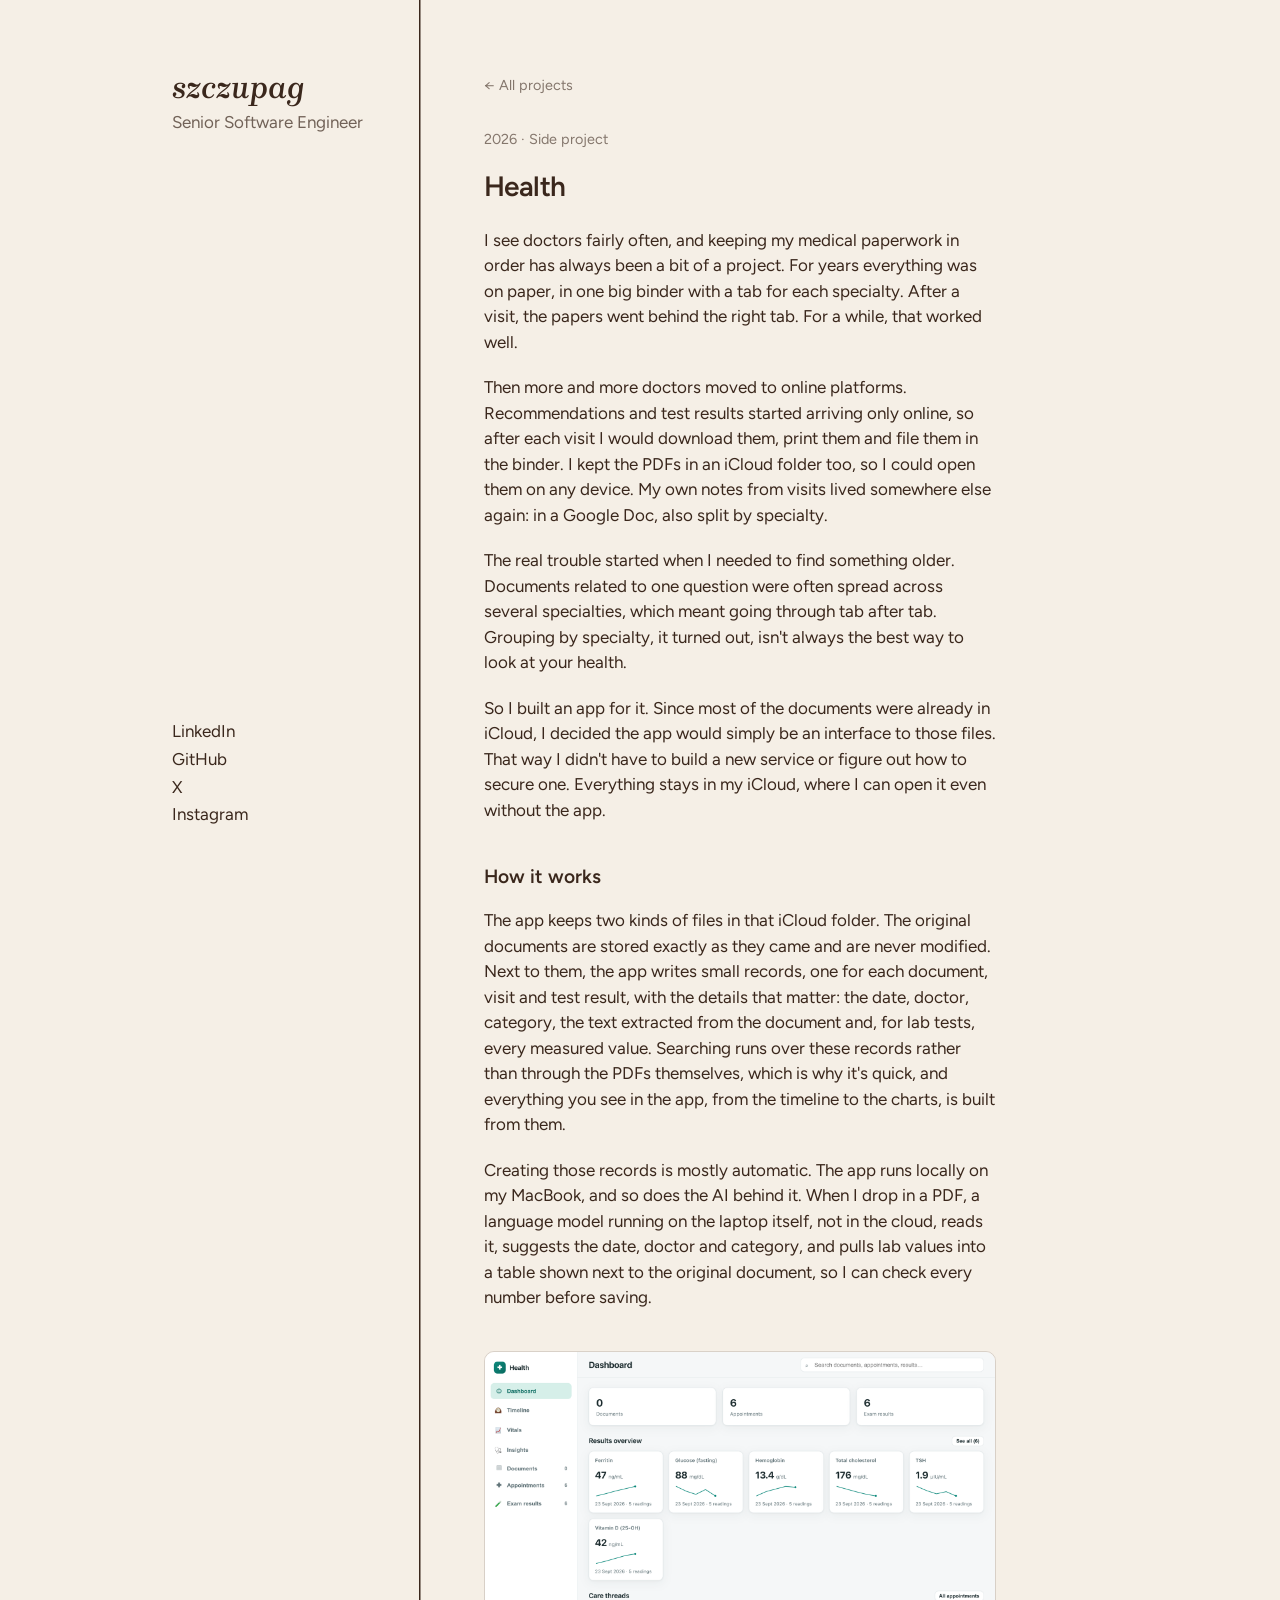
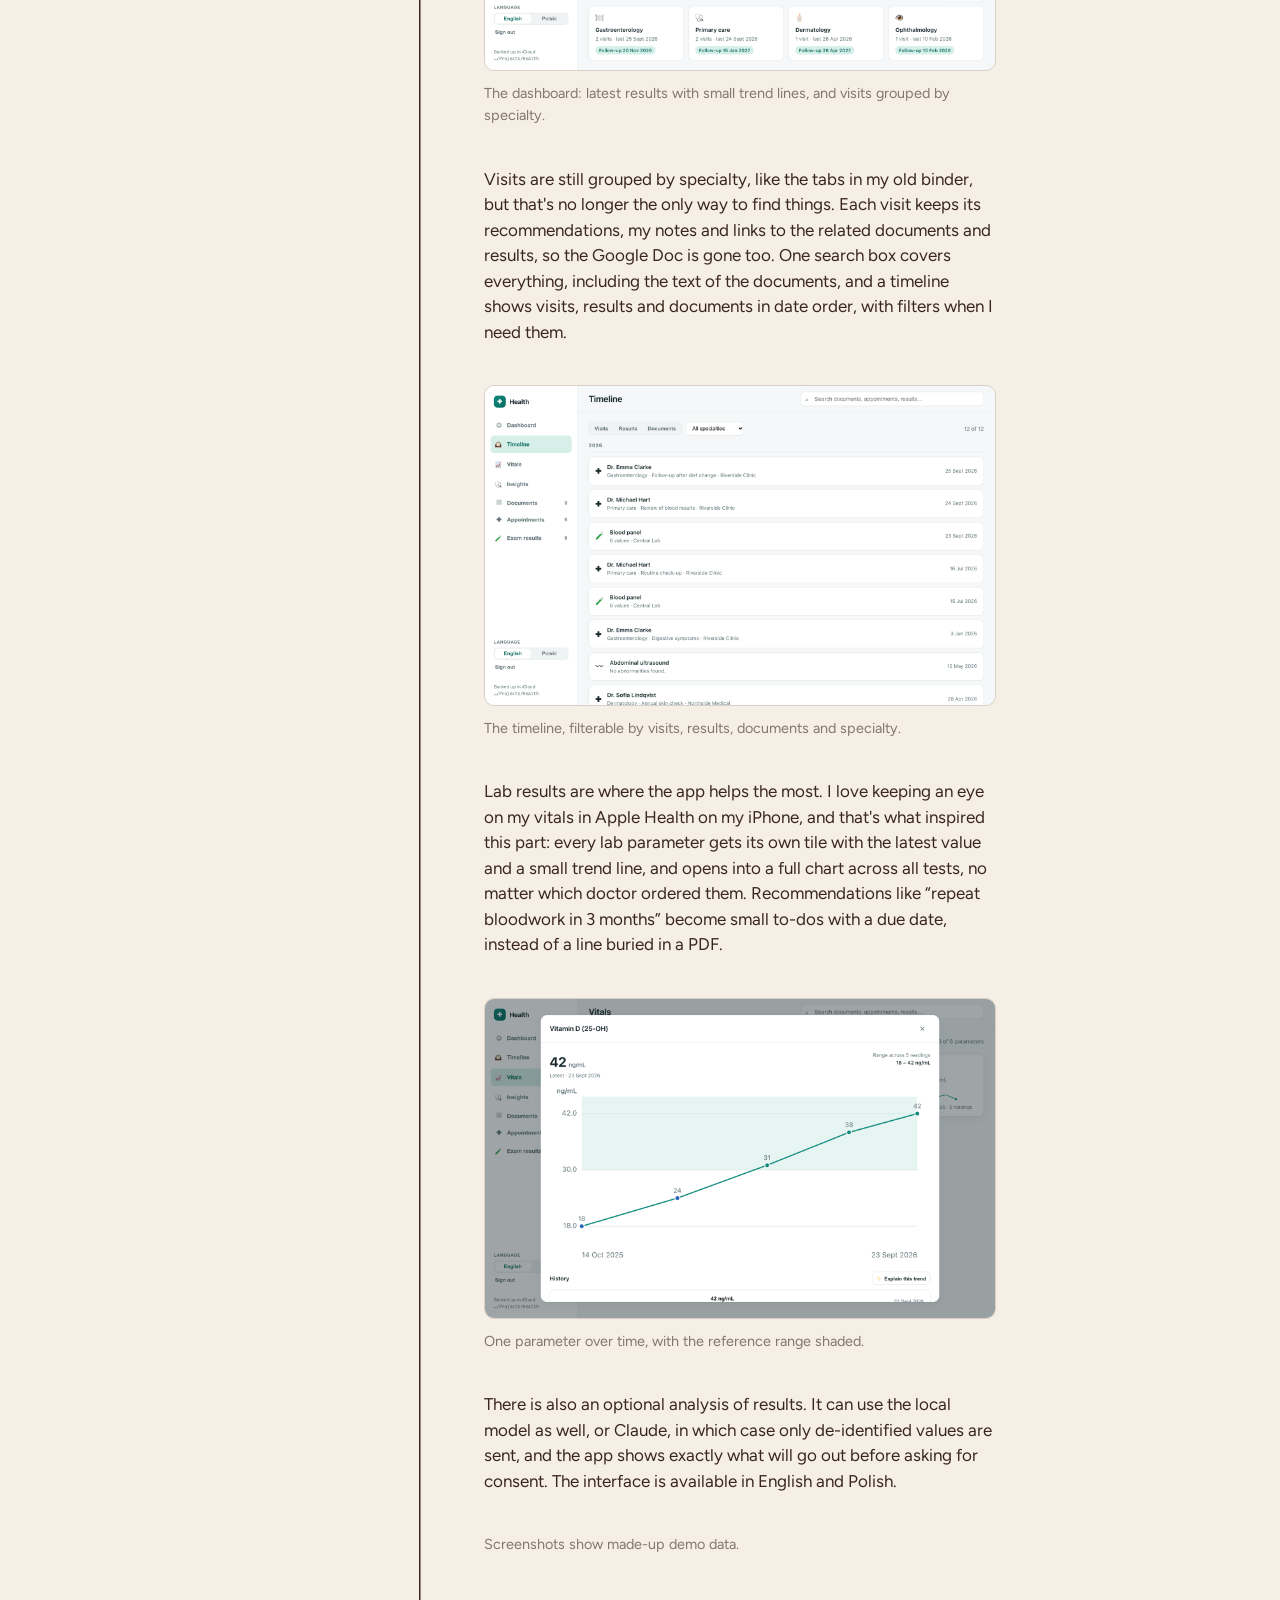
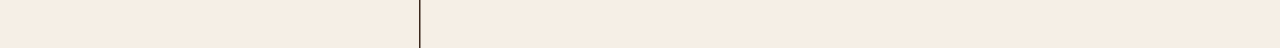
==== health/index.html @ df4655b7 "Add blog post about Health app." ====
<!DOCTYPE html>
<html lang="en">

<head>
  <meta charset="UTF-8">
  <meta name="viewport" content="width=device-width, initial-scale=1.0">
  <meta name="description" content="A private, local-first app for medical documents, visits and lab results.">
  <meta name="color-scheme" content="light dark">
  <meta name="theme-color" content="#f5efe6" media="(prefers-color-scheme: light)">
  <meta name="theme-color" content="#241a14" media="(prefers-color-scheme: dark)">
  <meta property="og:title" content="Health – szczupag">
  <meta property="og:description" content="A private, local-first app for medical documents, visits and lab results.">
  <meta property="og:url" content="https://szczupag.com/health/">
  <meta property="og:image" content="https://szczupag.com/health/dashboard.png">
  <meta property="og:type" content="article">
  <link rel="icon" type="image/svg+xml" href="/icons/favicon.svg">
  <link rel="preconnect" href="https://fonts.googleapis.com">
  <link rel="preconnect" href="https://fonts.gstatic.com" crossorigin>
  <link href="https://fonts.googleapis.com/css2?family=Brygada+1918:ital,wght@1,600&family=Figtree:wght@400;500;600&display=swap" rel="stylesheet">
  <link rel="stylesheet" href="/style.css">
  <title>Health – szczupag</title>
</head>

<body>
  <main>
    <header class="id">
      <p class="name"><a href="/">szczupag</a></p>
      <p class="role">Senior Software Engineer</p>
    </header>

    <ul class="links" aria-label="Social media links">
      <li><a href="https://www.linkedin.com/in/agata-szczuka/" target="_blank" rel="noopener">LinkedIn</a></li>
      <li><a href="https://github.com/szczupag" target="_blank" rel="noopener">GitHub</a></li>
      <li><a href="https://twitter.com/szczupag" target="_blank" rel="noopener">X</a></li>
      <li><a href="https://www.instagram.com/szczupag" target="_blank" rel="noopener">Instagram</a></li>
    </ul>

    <article class="content post">
      <a class="back" href="/">← All projects</a>
      <p class="post-meta">2026 · Side project</p>
      <h1>Health</h1>

      <p>I see doctors fairly often, and keeping my medical paperwork in order has always been a bit of a project. For years everything was on paper, in one big binder with a tab for each specialty. After a visit, the papers went behind the right tab. For a while, that worked well.</p>

      <p>Then more and more doctors moved to online platforms. Recommendations and test results started arriving only online, so after each visit I would download them, print them and file them in the binder. I kept the PDFs in an iCloud folder too, so I could open them on any device. My own notes from visits lived somewhere else again: in a Google Doc, also split by specialty.</p>

      <p>The real trouble started when I needed to find something older. Documents related to one question were often spread across several specialties, which meant going through tab after tab. Grouping by specialty, it turned out, isn't always the best way to look at your health.</p>

      <p>So I built an app for it. Since most of the documents were already in iCloud, I decided the app would simply be an interface to those files. That way I didn't have to build a new service or figure out how to secure one. Everything stays in my iCloud, where I can open it even without the app.</p>

      <h2>How it works</h2>

      <p>The app keeps two kinds of files in that iCloud folder. The original documents are stored exactly as they came and are never modified. Next to them, the app writes small records, one for each document, visit and test result, with the details that matter: the date, doctor, category, the text extracted from the document and, for lab tests, every measured value. Searching runs over these records rather than through the PDFs themselves, which is why it's quick, and everything you see in the app, from the timeline to the charts, is built from them.</p>

      <p>Creating those records is mostly automatic. The app runs locally on my MacBook, and so does the AI behind it. When I drop in a PDF, a language model running on the laptop itself, not in the cloud, reads it, suggests the date, doctor and category, and pulls lab values into a table shown next to the original document, so I can check every number before saving.</p>

      <figure>
        <a href="dashboard.png"><img src="dashboard.png" alt="Dashboard with the latest lab values and small trend lines, and care threads grouped by specialty." width="1600" height="1000"></a>
        <figcaption>The dashboard: latest results with small trend lines, and visits grouped by specialty.</figcaption>
      </figure>

      <p>Visits are still grouped by specialty, like the tabs in my old binder, but that's no longer the only way to find things. Each visit keeps its recommendations, my notes and links to the related documents and results, so the Google Doc is gone too. One search box covers everything, including the text of the documents, and a timeline shows visits, results and documents in date order, with filters when I need them.</p>

      <figure>
        <a href="timeline.png"><img src="timeline.png" alt="Timeline listing visits, blood panels and an ultrasound, newest first." width="1600" height="1000"></a>
        <figcaption>The timeline, filterable by visits, results, documents and specialty.</figcaption>
      </figure>

      <p>Lab results are where the app helps the most. I love keeping an eye on my vitals in Apple Health on my iPhone, and that's what inspired this part: every lab parameter gets its own tile with the latest value and a small trend line, and opens into a full chart across all tests, no matter which doctor ordered them. Recommendations like “repeat bloodwork in 3 months” become small to-dos with a due date, instead of a line buried in a PDF.</p>

      <figure>
        <a href="trend.png"><img src="trend.png" alt="Chart of vitamin D across five readings, rising from 18 to 42 ng/mL." width="1600" height="1000"></a>
        <figcaption>One parameter over time, with the reference range shaded.</figcaption>
      </figure>

      <p>There is also an optional analysis of results. It can use the local model as well, or Claude, in which case only de-identified values are sent, and the app shows exactly what will go out before asking for consent. The interface is available in English and Polish.</p>

      <p class="note">Screenshots show made-up demo data.</p>
    </article>
  </main>
</body>

</html>
---- style.css ----
:root {
  --bg: #f5efe6;
  --ink: #3a271c;
}

@media (prefers-color-scheme: dark) {
  :root {
    --bg: #241a14;
    --ink: #eee3d3;
  }
}

* {
  box-sizing: border-box;
}

body {
  margin: 0;
  background: var(--bg);
  color: var(--ink);
  font-family: 'Figtree', system-ui, sans-serif;
  font-size: 17px;
  line-height: 1.5;
}

ul {
  list-style: none;
  margin: 0;
  padding: 0;
}

a {
  color: inherit;
  text-decoration: none;
}

a:hover {
  text-decoration: underline;
  text-underline-offset: 3px;
}

a:focus-visible {
  outline: 2px solid currentColor;
  outline-offset: 3px;
}

/* Desktop: left column (name on top, links at the bottom), projects on the right */

main {
  max-width: 1000px;
  min-height: 100svh;
  margin: 0 auto;
  display: grid;
  grid-template-columns: 280px 1fr;
  grid-template-rows: auto 1fr;
  grid-template-areas:
    "id content"
    "links content";
}

.id,
.links {
  border-right: 1.5px solid var(--ink);
  padding: 0 2rem;
}

.id {
  grid-area: id;
  padding-top: clamp(2rem, 8vh, 5rem);
}

.name {
  font-family: 'Brygada 1918', Georgia, serif;
  font-style: italic;
  font-size: 2rem;
  font-weight: 600;
  line-height: 1;
  margin: 0;
}

.role {
  margin: 0.4rem 0 0;
  opacity: 0.7;
}

.links {
  grid-area: links;
  display: flex;
  flex-direction: column;
  justify-content: flex-end;
  gap: 0.15rem;
  padding-bottom: clamp(2rem, 8vh, 5rem);
}

.content {
  grid-area: content;
  padding: clamp(2rem, 8vh, 5rem) clamp(1.5rem, 5vw, 4rem);
}

.year {
  display: flex;
  align-items: baseline;
  gap: 1rem;
  font-size: 0.9rem;
  font-weight: 500;
  font-variant-numeric: tabular-nums;
  opacity: 0.6;
  margin: 0 0 1.25rem;
}

.year::after {
  content: '';
  flex: 1;
  border-top: 1px solid var(--ink);
  opacity: 0.5;
}

.projects {
  display: flex;
  flex-direction: column;
  gap: 1.75rem;
  max-width: 560px;
}

/* The whole row is the link, so the description is clickable too */
.project {
  display: block;
}

.project:hover {
  text-decoration: none;
}

.project-head {
  display: flex;
  justify-content: space-between;
  align-items: baseline;
  flex-wrap: wrap;
  gap: 0.25rem 1rem;
}

.project-title {
  font-size: 1.2rem;
  font-weight: 500;
}

.project:hover .project-title {
  text-decoration: underline;
  text-underline-offset: 3px;
}

.project-where {
  font-size: 0.85rem;
  opacity: 0.6;
  white-space: nowrap;
}

.project:hover .project-where {
  opacity: 1;
}

.project-desc {
  display: block;
  margin-top: 0.25rem;
  opacity: 0.75;
}

/* Mobile: the same three parts stacked, with links pinned to the bottom */

@media (max-width: 720px) {
  main {
    grid-template-columns: 1fr;
    grid-template-rows: auto 1fr auto;
    grid-template-areas:
      "id"
      "content"
      "links";
  }

  .id,
  .links {
    border-right: 0;
    padding: 1.25rem 1.5rem;
  }

  .id {
    border-bottom: 1.5px solid var(--ink);
  }

  .name {
    font-size: 1.75rem;
  }

  .role {
    margin-top: 0.25rem;
  }

  .links {
    flex-direction: row;
    flex-wrap: wrap;
    justify-content: flex-start;
    gap: 0.25rem 1.5rem;
    border-top: 1.5px solid var(--ink);
  }

  .content {
    padding: 2rem 1.5rem;
  }

  .project-title {
    font-size: 1.1rem;
  }

  .project-desc {
    font-size: 0.95rem;
  }
}

/* Posts */

.back {
  display: inline-block;
  font-size: 0.9rem;
  opacity: 0.6;
  margin-bottom: 2rem;
}

.back:hover {
  opacity: 1;
}

.post {
  max-width: 640px;
}

.post-meta {
  font-size: 0.9rem;
  opacity: 0.6;
  margin: 0 0 0.5rem;
}

.post h1 {
  font-size: 1.75rem;
  font-weight: 600;
  letter-spacing: -0.02em;
  line-height: 1.2;
  margin: 0 0 1.5rem;
}

.post p {
  margin: 0 0 1.25rem;
}

.post figure {
  margin: 2.5rem 0;
}

.post img {
  display: block;
  width: 100%;
  height: auto;
  border-radius: 10px;
  border: 1px solid color-mix(in srgb, var(--ink) 15%, transparent);
}

.post figcaption {
  font-size: 0.9rem;
  opacity: 0.6;
  margin-top: 0.75rem;
}

/* Phone screenshots side by side */
.phones {
  display: grid;
  grid-template-columns: repeat(3, 1fr);
  gap: 1rem;
}

.post .note {
  font-size: 0.9rem;
  opacity: 0.6;
  margin-top: 2.5rem;
}

@media (max-width: 720px) {
  .post h1 {
    font-size: 1.5rem;
  }

  .phones {
    grid-template-columns: repeat(2, 1fr);
  }
}

.name a:hover {
  text-decoration: none;
}


.year:not(:first-child) {
  margin-top: 3rem;
}

/* Keep the name and links in view while a long post scrolls (desktop only) */
@media (min-width: 721px) {
  /* The column divider is drawn on main so it stays continuous when the cells don't stretch */
  main {
    background: linear-gradient(var(--ink), var(--ink)) 278.5px 0 / 1.5px 100% no-repeat;
  }

  .id,
  .links {
    border-right: 0;
  }

  .id {
    position: sticky;
    top: 0;
    align-self: start;
  }

  .links {
    position: sticky;
    bottom: 0;
    align-self: end;
  }
}

.post figure a {
  display: block;
}

@media (max-width: 720px) {
  /* Phone screenshots become a row you can swipe through */
  .phones {
    display: flex;
    gap: 0.75rem;
    overflow-x: auto;
    scroll-snap-type: x mandatory;
    margin-right: -1.5rem;
    padding-right: 1.5rem;
  }

  .phones > a {
    flex: 0 0 62%;
    scroll-snap-align: start;
  }
}

.post h2 {
  font-size: 1.2rem;
  font-weight: 600;
  margin: 2.5rem 0 1rem;
}
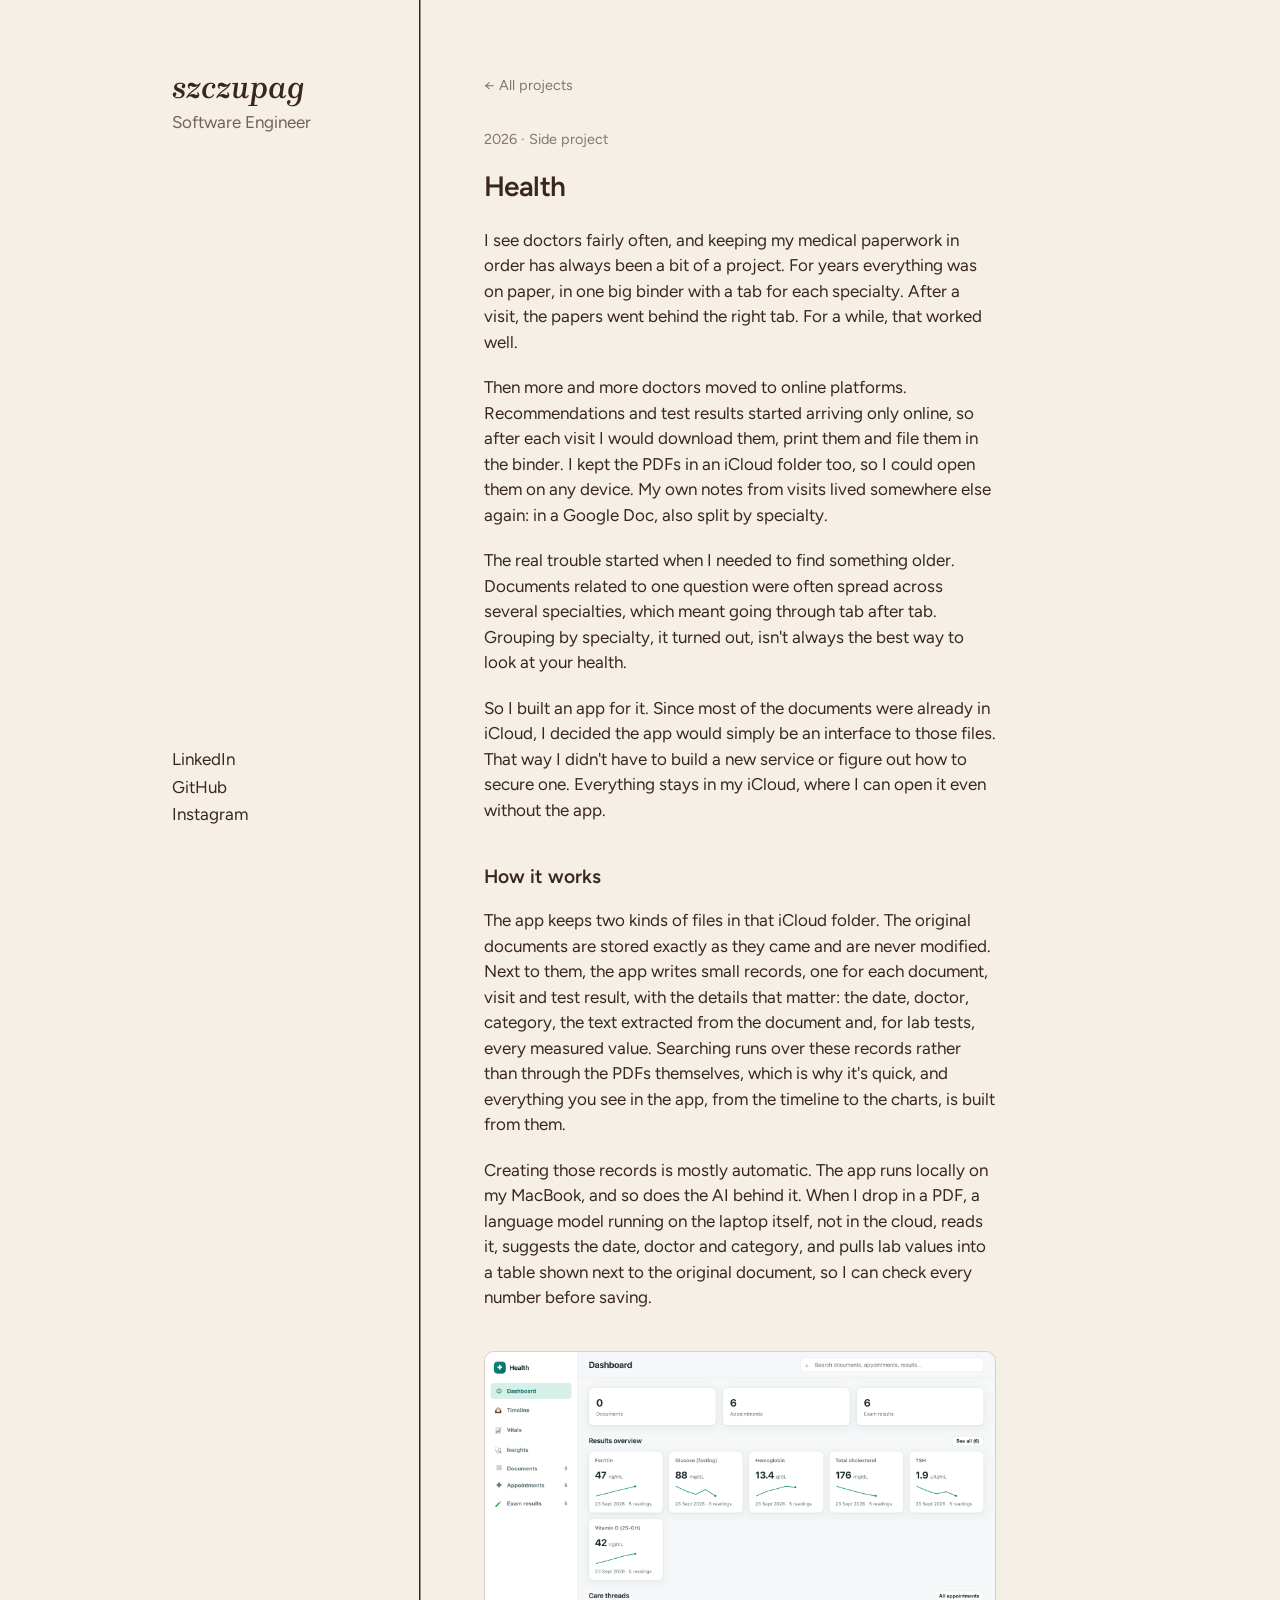
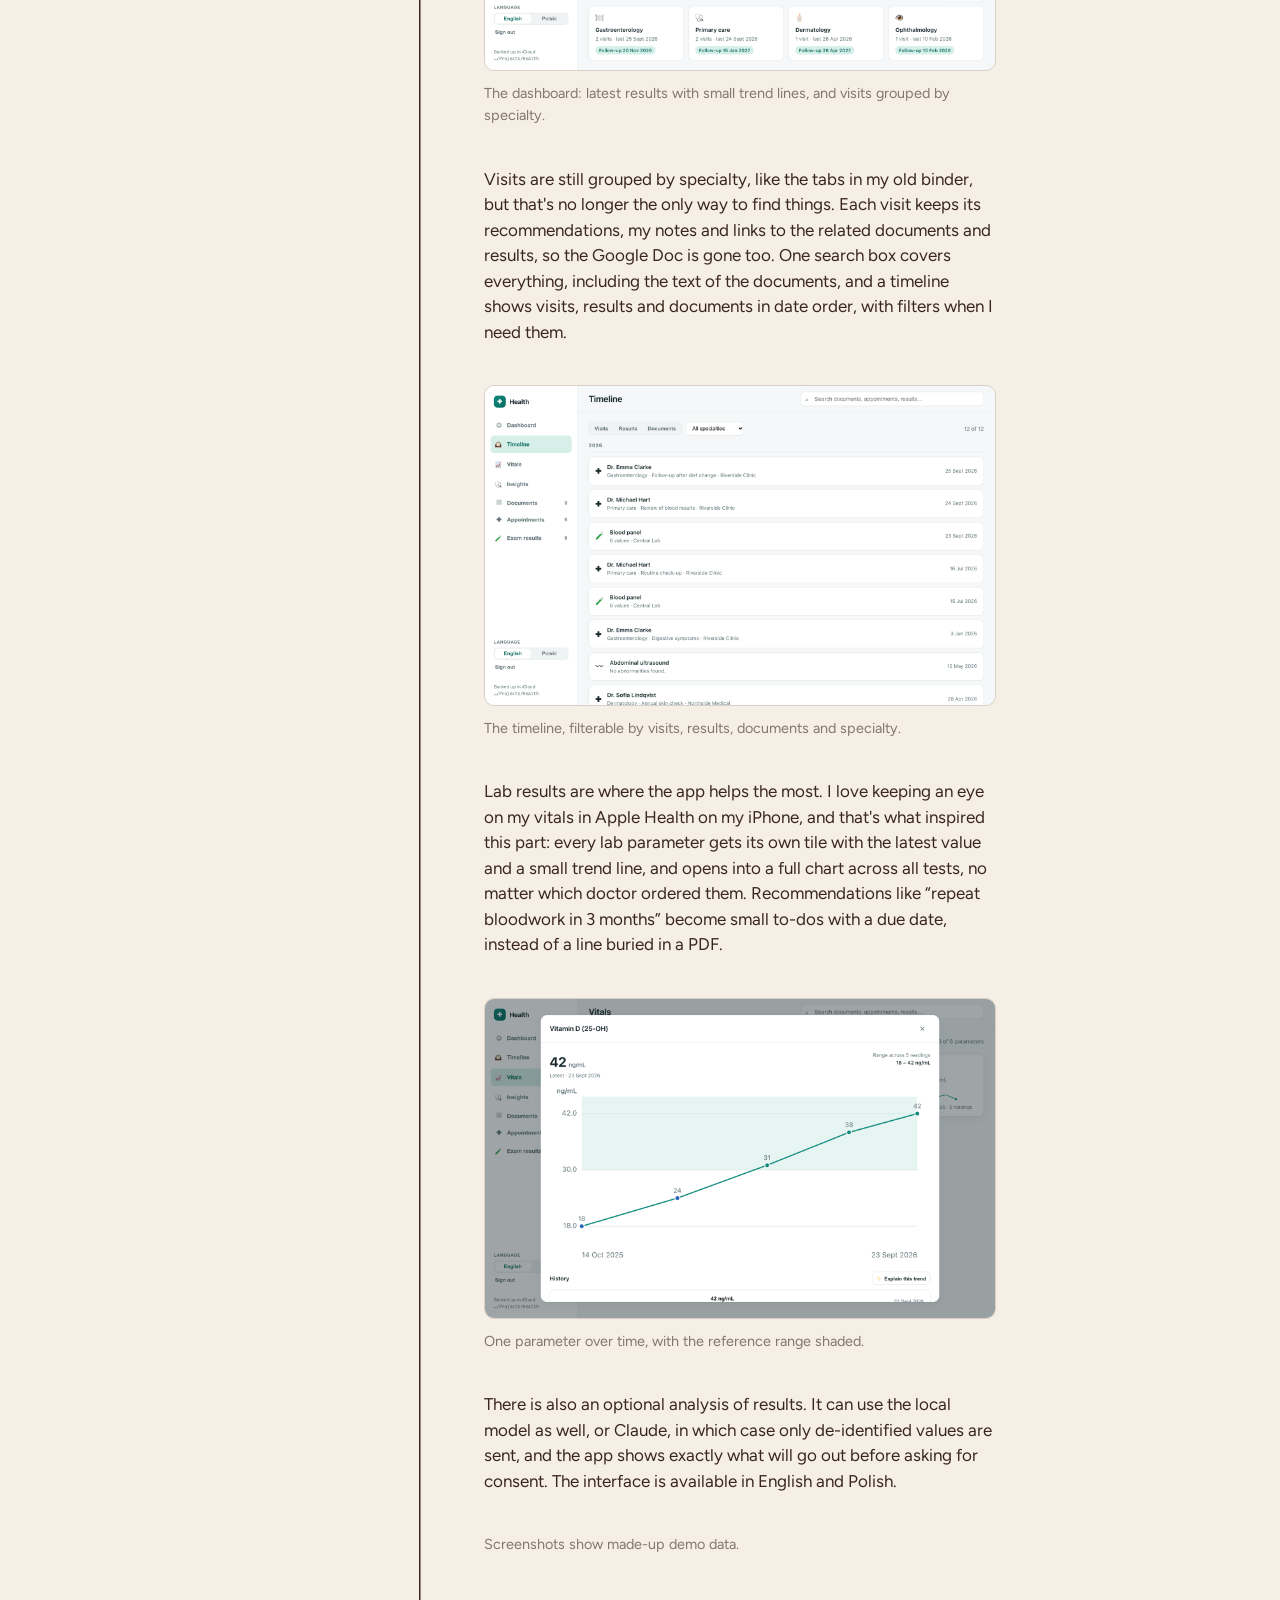
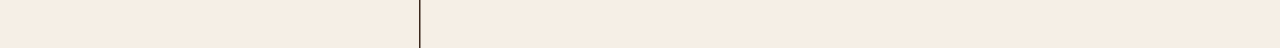
==== commit 3df83bb5: "Drop "Senior" and X, and tighten the mobile layout. On phones the social links now follow the conten" ====
--- a/health/index.html
+++ b/health/index.html
@@ -25,13 +25,12 @@
   <main>
     <header class="id">
       <p class="name"><a href="/">szczupag</a></p>
-      <p class="role">Senior Software Engineer</p>
+      <p class="role">Software Engineer</p>
     </header>
 
     <ul class="links" aria-label="Social media links">
       <li><a href="https://www.linkedin.com/in/agata-szczuka/" target="_blank" rel="noopener">LinkedIn</a></li>
       <li><a href="https://github.com/szczupag" target="_blank" rel="noopener">GitHub</a></li>
-      <li><a href="https://twitter.com/szczupag" target="_blank" rel="noopener">X</a></li>
       <li><a href="https://www.instagram.com/szczupag" target="_blank" rel="noopener">Instagram</a></li>
     </ul>
 
--- a/style.css
+++ b/style.css
@@ -168,9 +168,11 @@
 /* Mobile: the same three parts stacked, with links pinned to the bottom */
 
 @media (max-width: 720px) {
+  /* Links follow the content instead of being pushed to the bottom of the screen */
   main {
+    min-height: 0;
     grid-template-columns: 1fr;
-    grid-template-rows: auto 1fr auto;
+    grid-template-rows: auto auto auto;
     grid-template-areas:
       "id"
       "content"
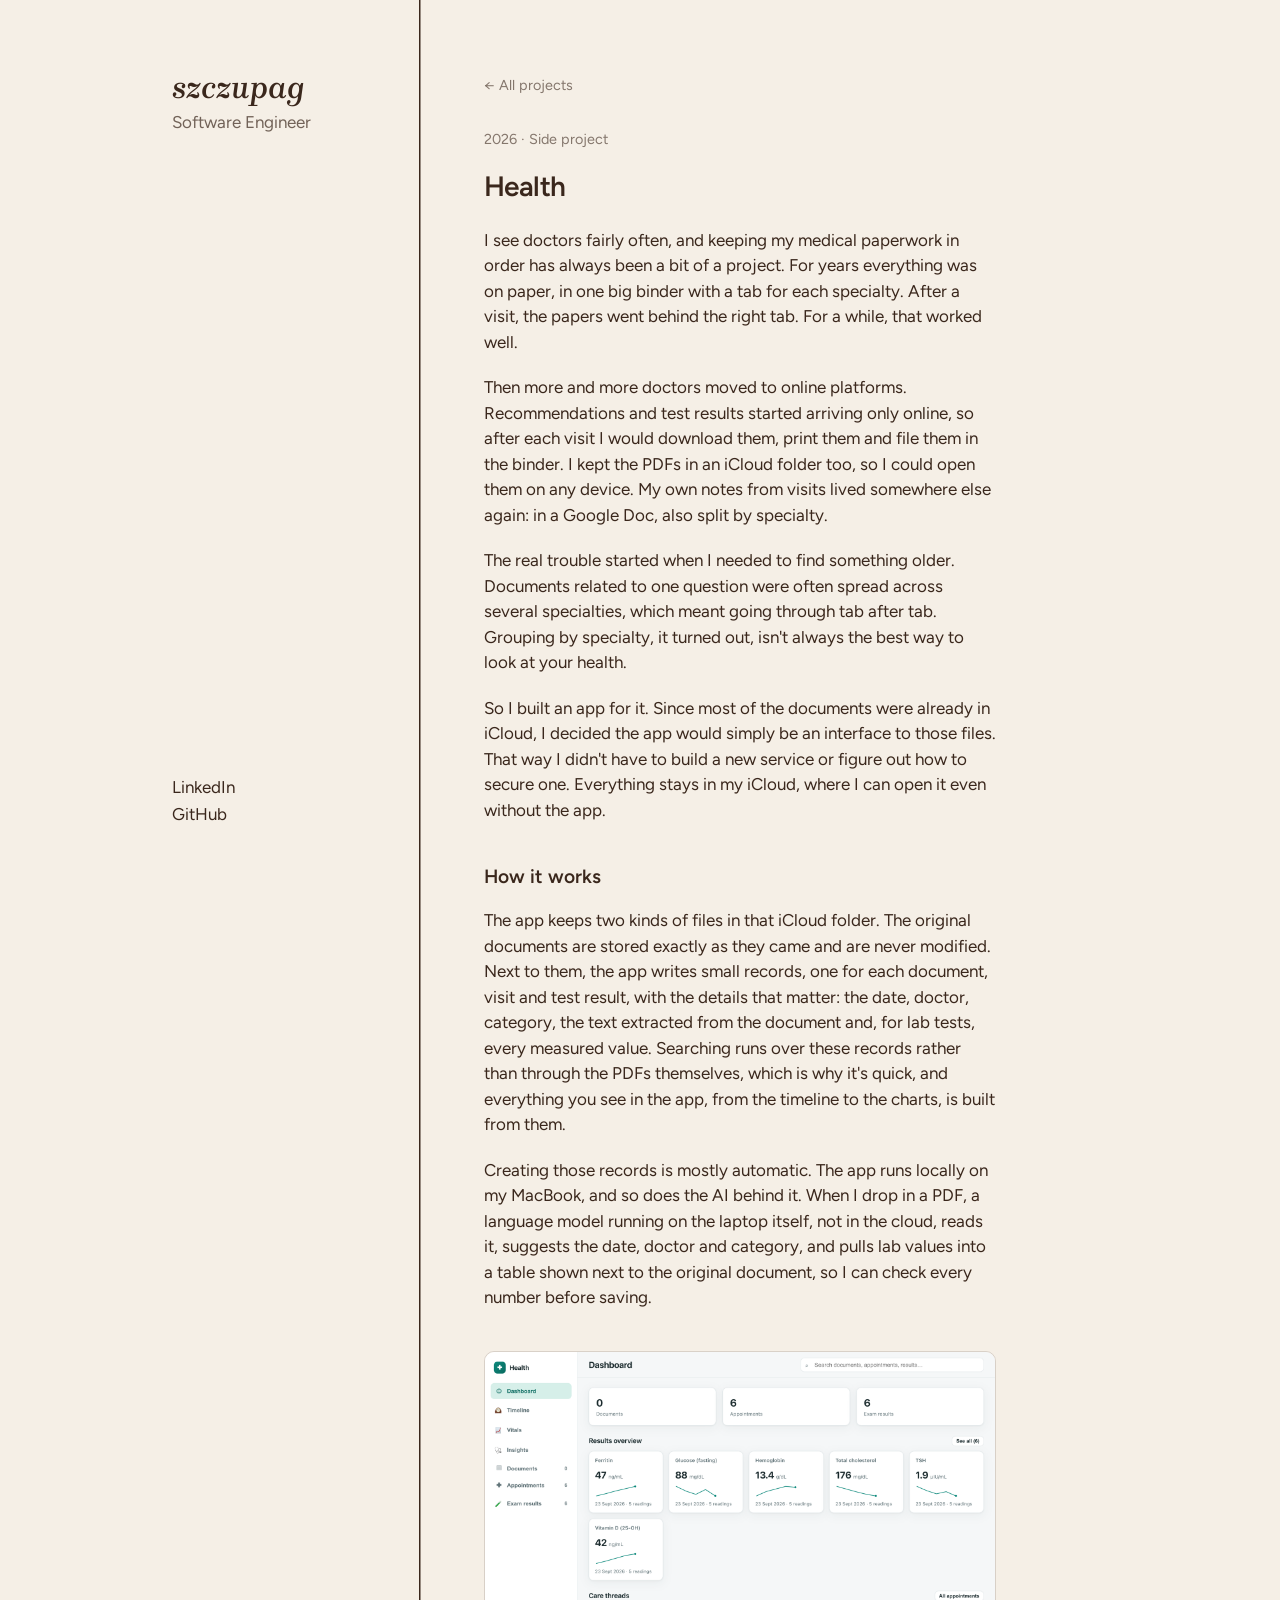
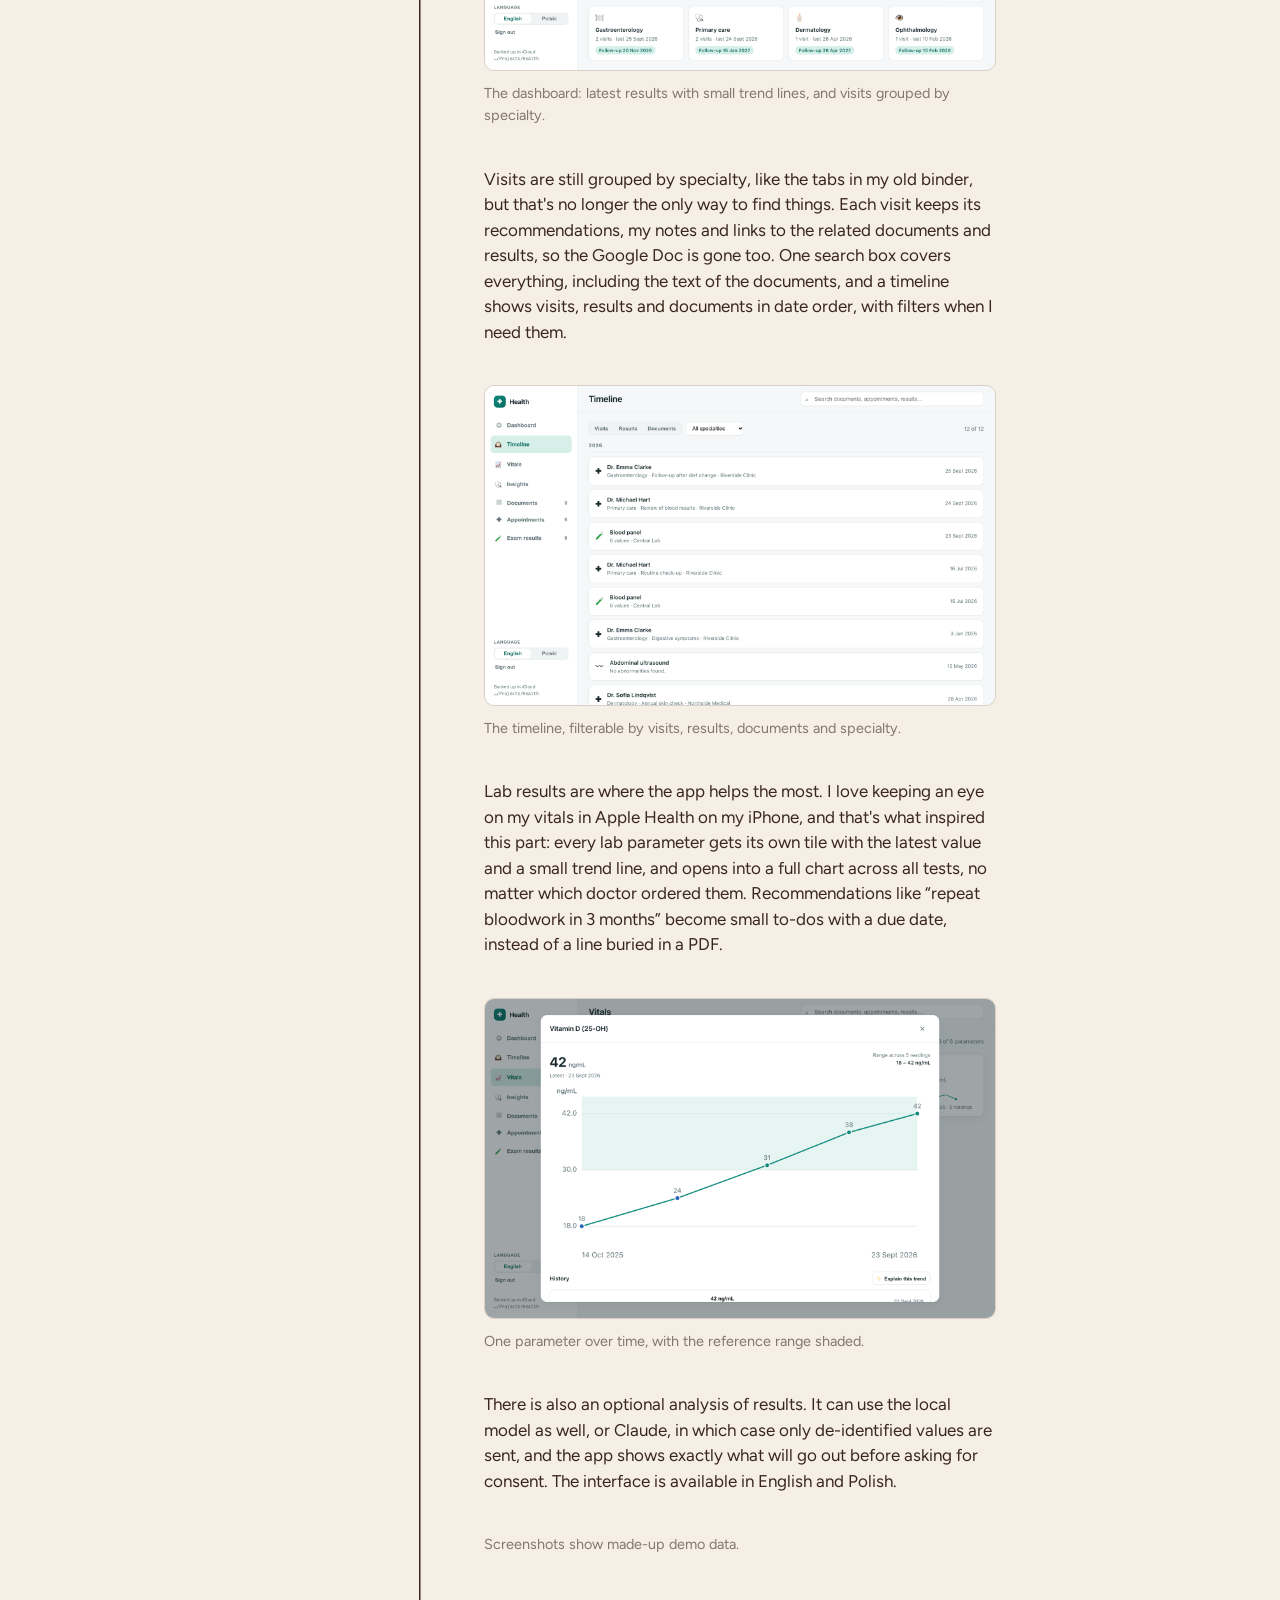
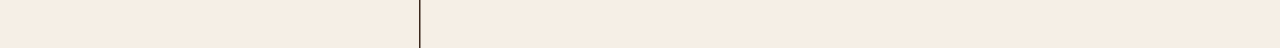
==== commit 85038d1b: "Publish the Low FODMAP post and polish the interface. Co-Authored-By: Claude Opus 5.5 <noreply@anthr" ====
--- a/health/index.html
+++ b/health/index.html
@@ -31,7 +31,6 @@
     <ul class="links" aria-label="Social media links">
       <li><a href="https://www.linkedin.com/in/agata-szczuka/" target="_blank" rel="noopener">LinkedIn</a></li>
       <li><a href="https://github.com/szczupag" target="_blank" rel="noopener">GitHub</a></li>
-      <li><a href="https://www.instagram.com/szczupag" target="_blank" rel="noopener">Instagram</a></li>
     </ul>
 
     <article class="content post">
--- a/style.css
+++ b/style.css
@@ -354,3 +354,31 @@
   font-weight: 600;
   margin: 2.5rem 0 1rem;
 }
+
+.post ul {
+  list-style: disc;
+  padding-left: 1.25rem;
+  margin: 0 0 1.25rem;
+}
+
+.post li + li {
+  margin-top: 0.25rem;
+}
+
+.phones.two {
+  grid-template-columns: repeat(2, 1fr);
+}
+
+/* PDF pages are transparent, so give them paper */
+.paper img {
+  background: #fff;
+}
+
+/* A sentence that introduces a list sits close to it */
+.post p:has(+ ul) {
+  margin-bottom: 0.5rem;
+}
+
+.phones.one {
+  grid-template-columns: minmax(0, 200px);
+}
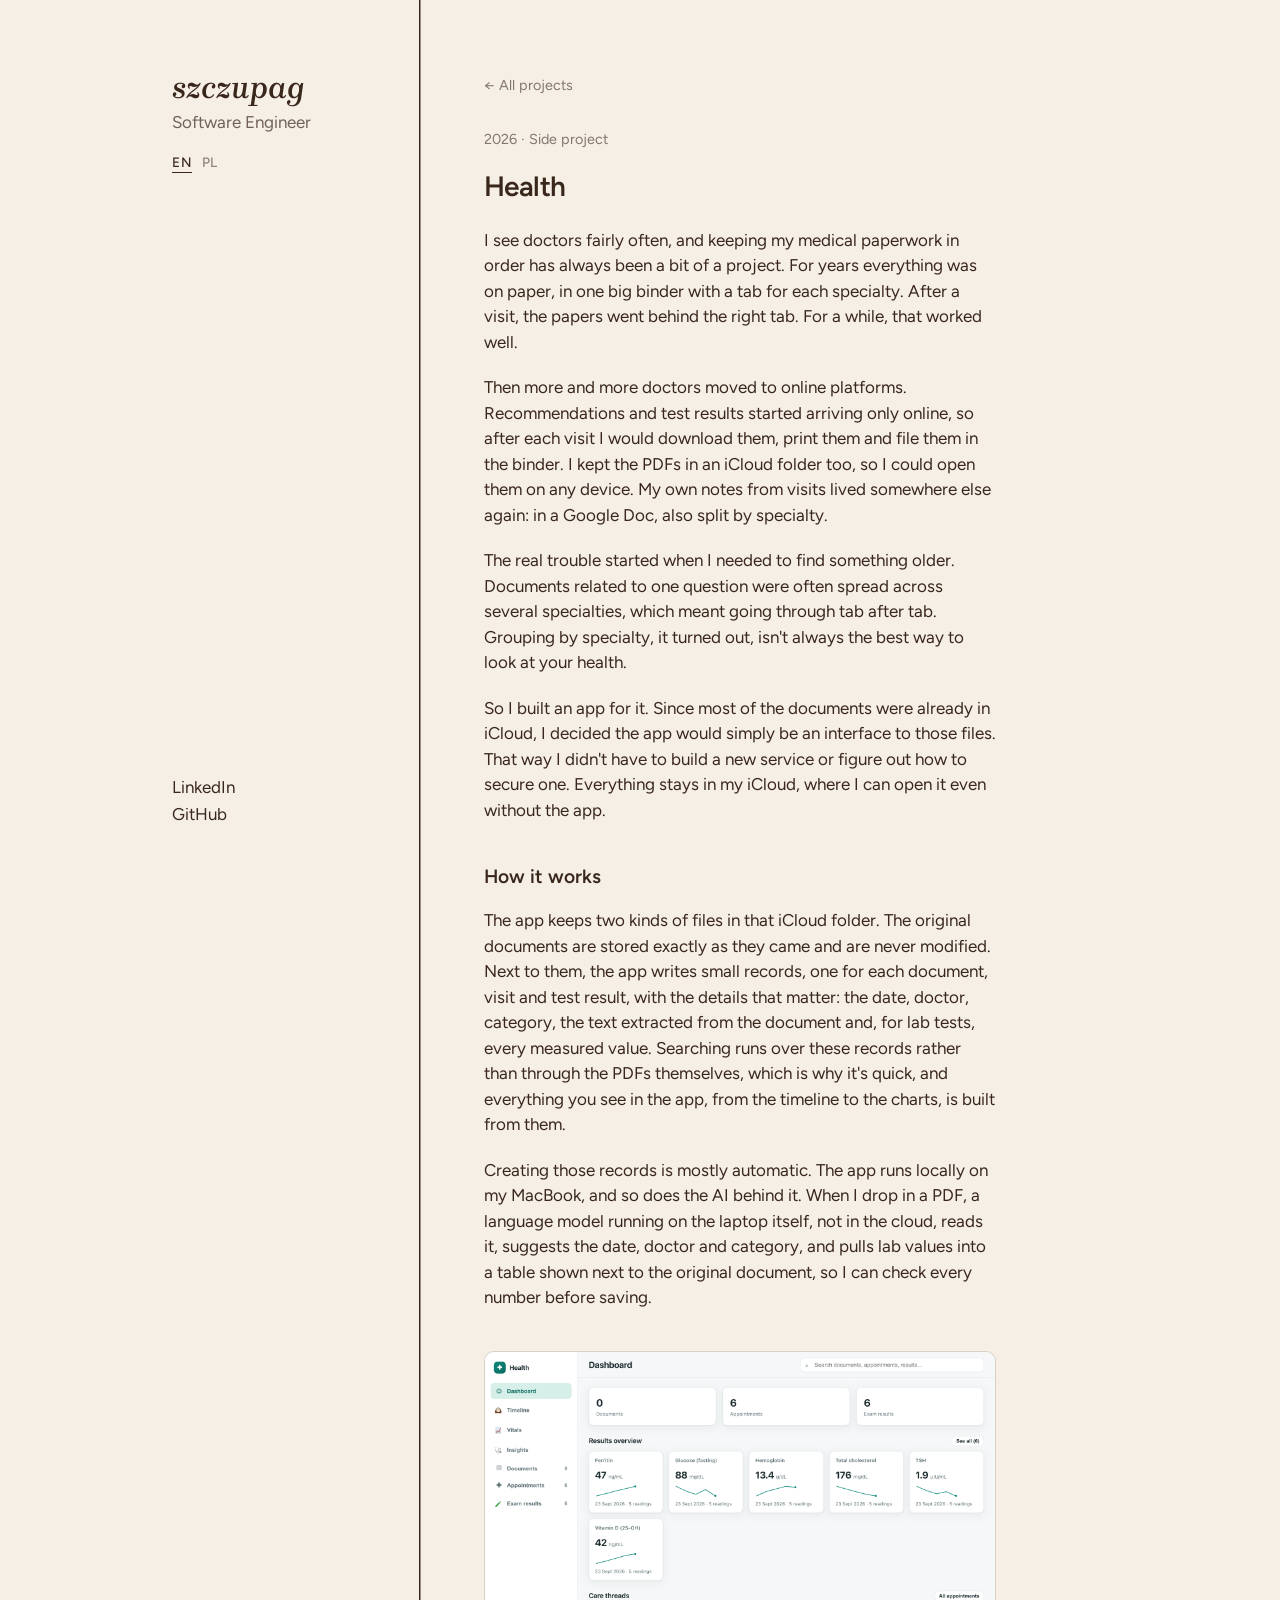
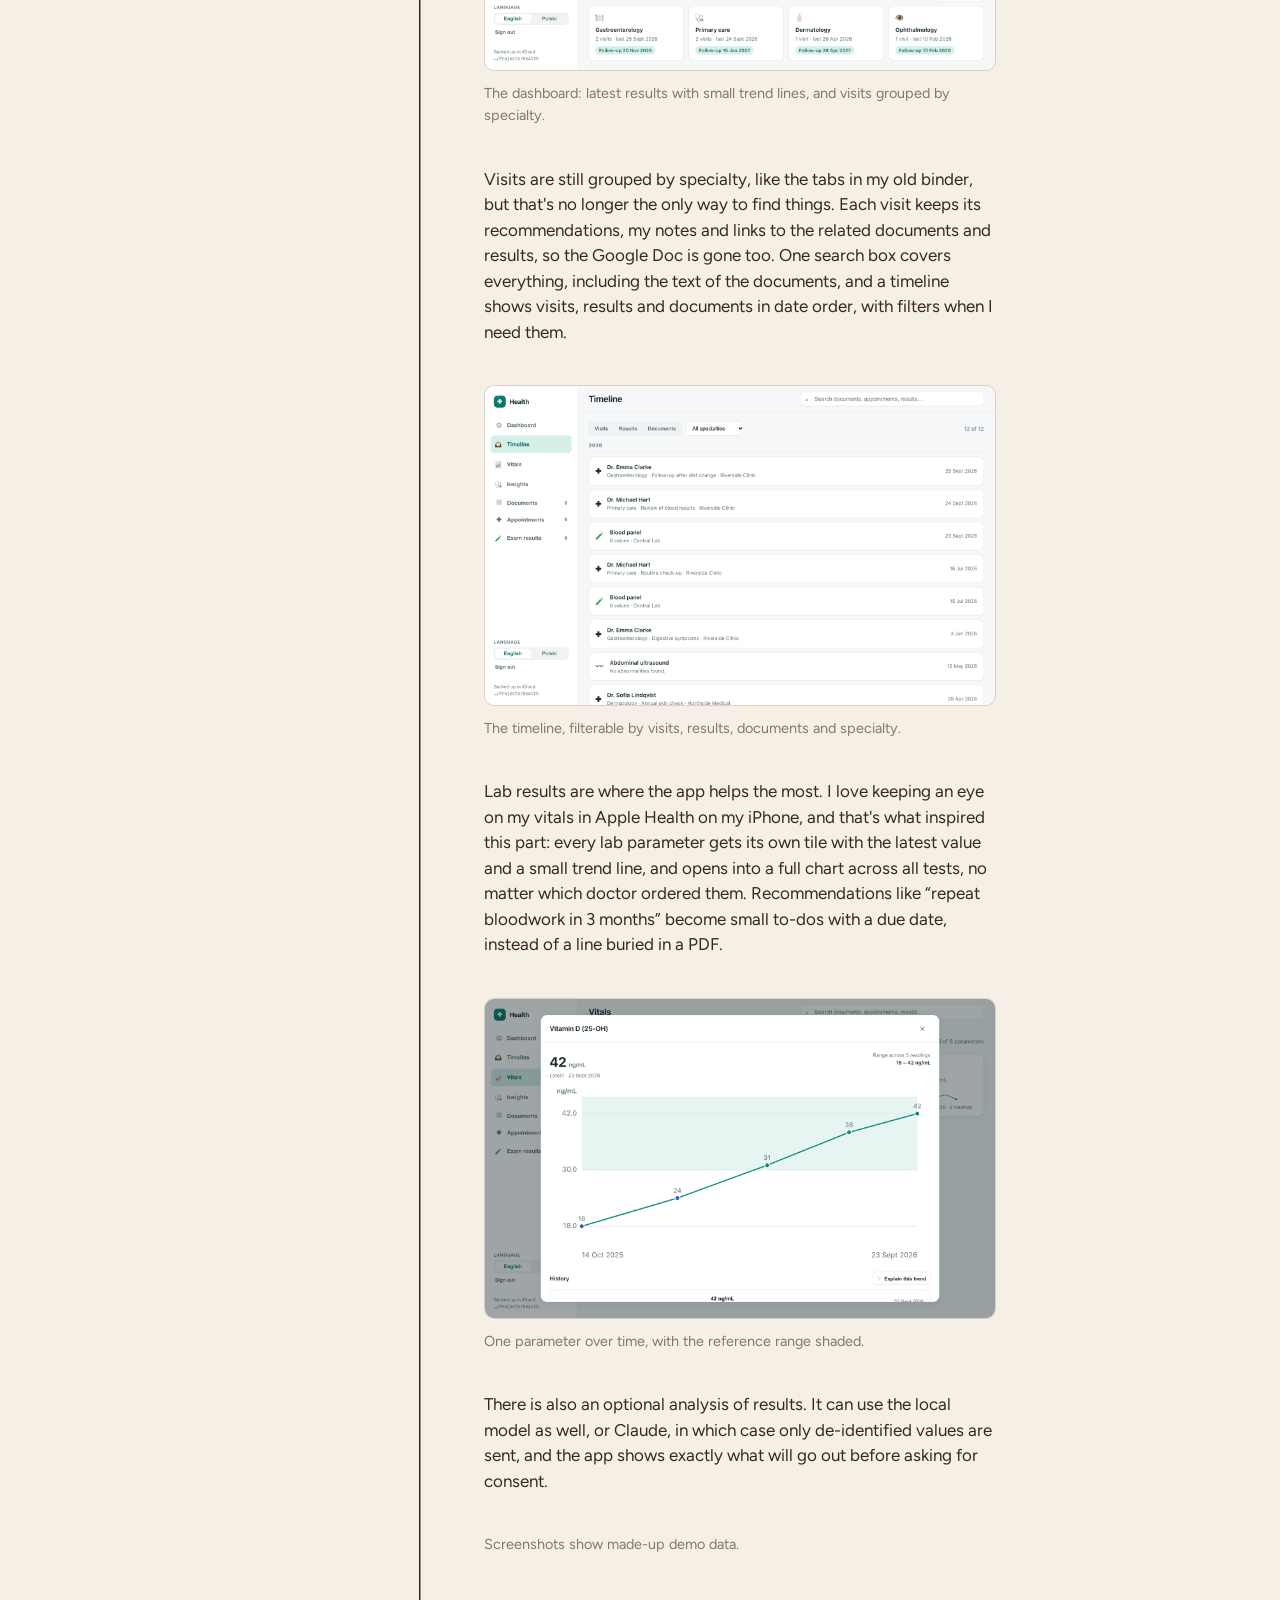
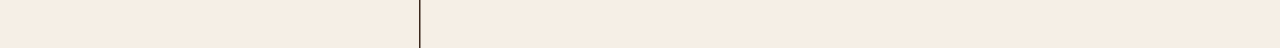
==== commit 2589c88f: "Add a Polish version of the site with a language switch. Co-Authored-By: Claude Opus 5.5 <noreply@an" ====
--- a/health/index.html
+++ b/health/index.html
@@ -3,6 +3,7 @@
 
 <head>
   <meta charset="UTF-8">
+  <script>try{if(localStorage.getItem('lang')==='pl')location.replace('/pl'+location.pathname)}catch(e){}</script>
   <meta name="viewport" content="width=device-width, initial-scale=1.0">
   <meta name="description" content="A private, local-first app for medical documents, visits and lab results.">
   <meta name="color-scheme" content="light dark">
@@ -18,6 +19,9 @@
   <link rel="preconnect" href="https://fonts.gstatic.com" crossorigin>
   <link href="https://fonts.googleapis.com/css2?family=Brygada+1918:ital,wght@1,600&family=Figtree:wght@400;500;600&display=swap" rel="stylesheet">
   <link rel="stylesheet" href="/style.css">
+  <link rel="alternate" hreflang="en" href="https://szczupag.com/health/">
+  <link rel="alternate" hreflang="pl" href="https://szczupag.com/pl/health/">
+  <link rel="alternate" hreflang="x-default" href="https://szczupag.com/health/">
   <title>Health – szczupag</title>
 </head>
 
@@ -26,6 +30,10 @@
     <header class="id">
       <p class="name"><a href="/">szczupag</a></p>
       <p class="role">Software Engineer</p>
+      <nav class="lang" aria-label="Language">
+        <span aria-current="page">EN</span>
+        <a href="/pl/health/" hreflang="pl" lang="pl" data-lang="pl">PL</a>
+      </nav>
     </header>
 
     <ul class="links" aria-label="Social media links">
@@ -71,11 +79,12 @@
         <figcaption>One parameter over time, with the reference range shaded.</figcaption>
       </figure>
 
-      <p>There is also an optional analysis of results. It can use the local model as well, or Claude, in which case only de-identified values are sent, and the app shows exactly what will go out before asking for consent. The interface is available in English and Polish.</p>
+      <p>There is also an optional analysis of results. It can use the local model as well, or Claude, in which case only de-identified values are sent, and the app shows exactly what will go out before asking for consent.</p>
 
       <p class="note">Screenshots show made-up demo data.</p>
     </article>
   </main>
+  <script src="/lang.js" defer></script>
 </body>
 
 </html>
--- a/style.css
+++ b/style.css
@@ -382,3 +382,26 @@
 .phones.one {
   grid-template-columns: minmax(0, 200px);
 }
+
+/* Language switch */
+
+.lang {
+  display: flex;
+  gap: 0.6rem;
+  margin-top: 1rem;
+  font-size: 0.85rem;
+  font-weight: 500;
+  letter-spacing: 0.04em;
+}
+
+.lang a {
+  opacity: 0.55;
+}
+
+.lang a:hover {
+  opacity: 1;
+}
+
+.lang [aria-current] {
+  border-bottom: 1.5px solid currentColor;
+}
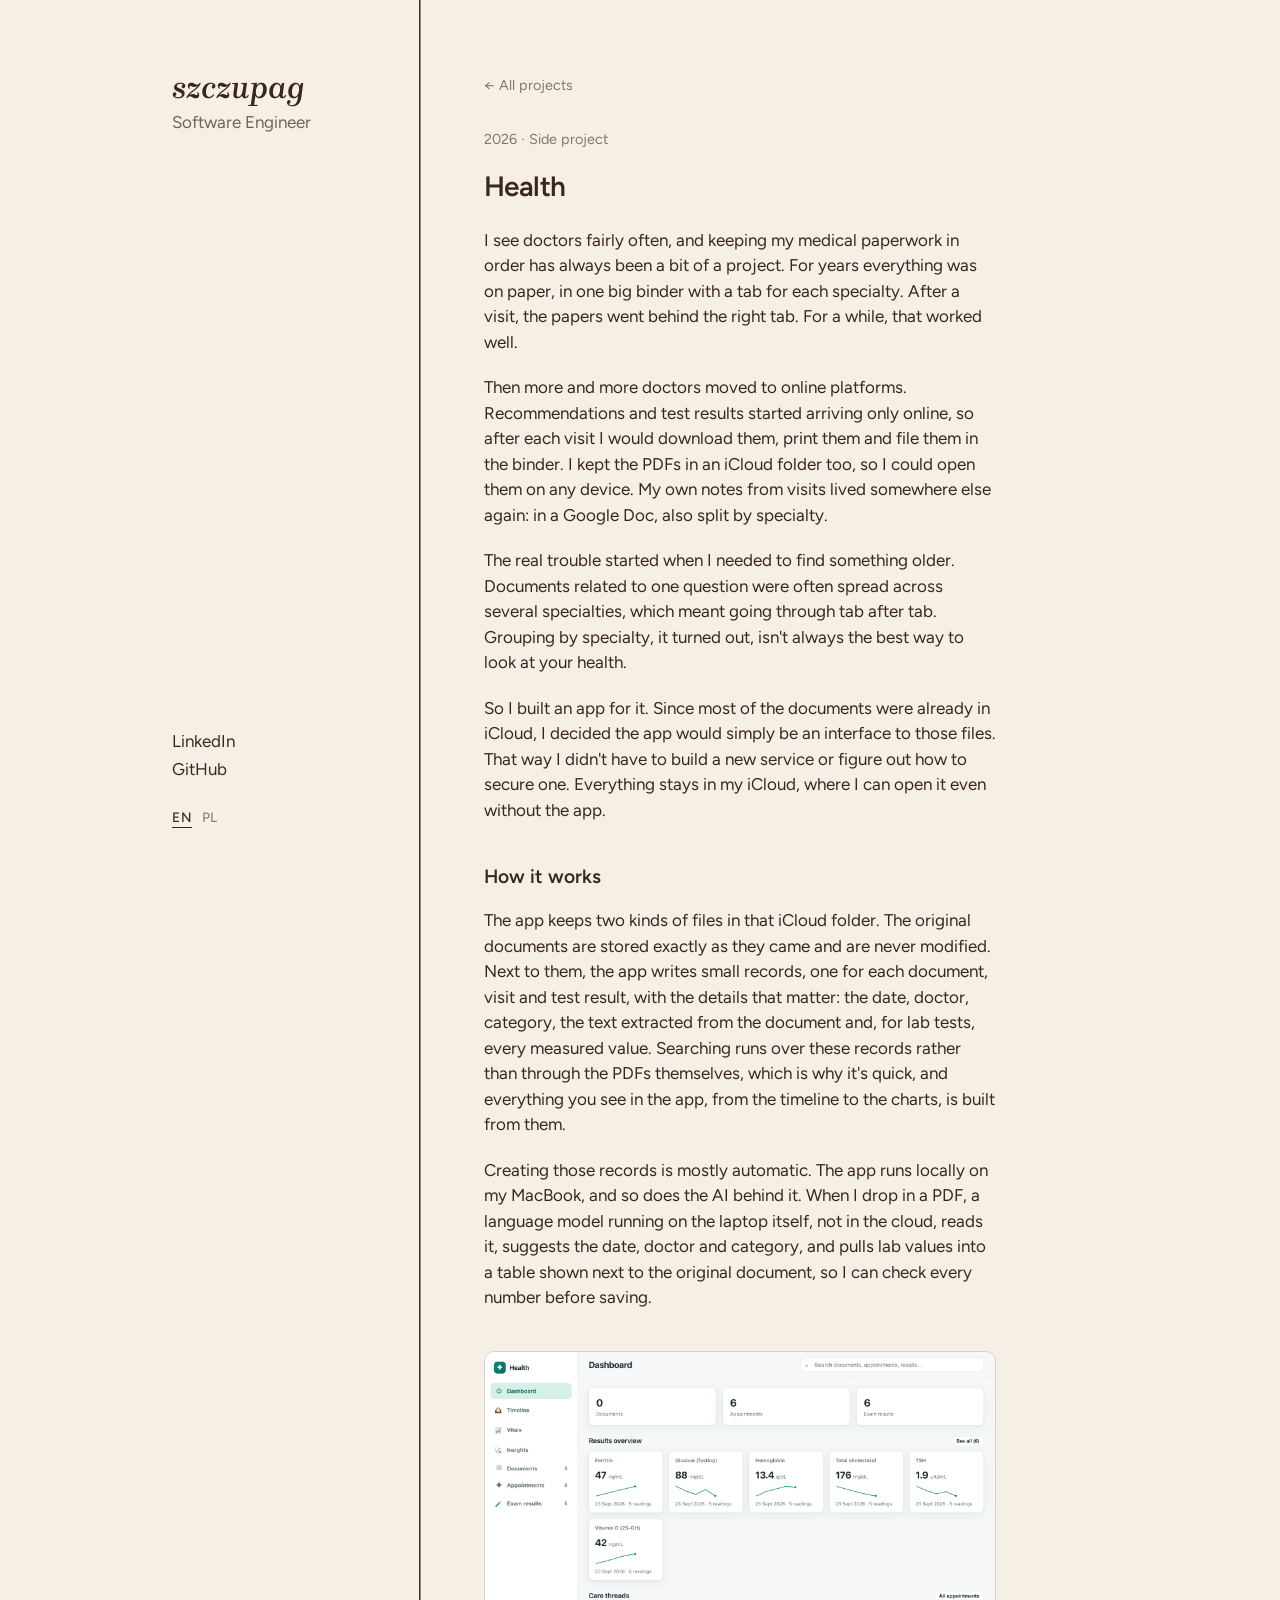
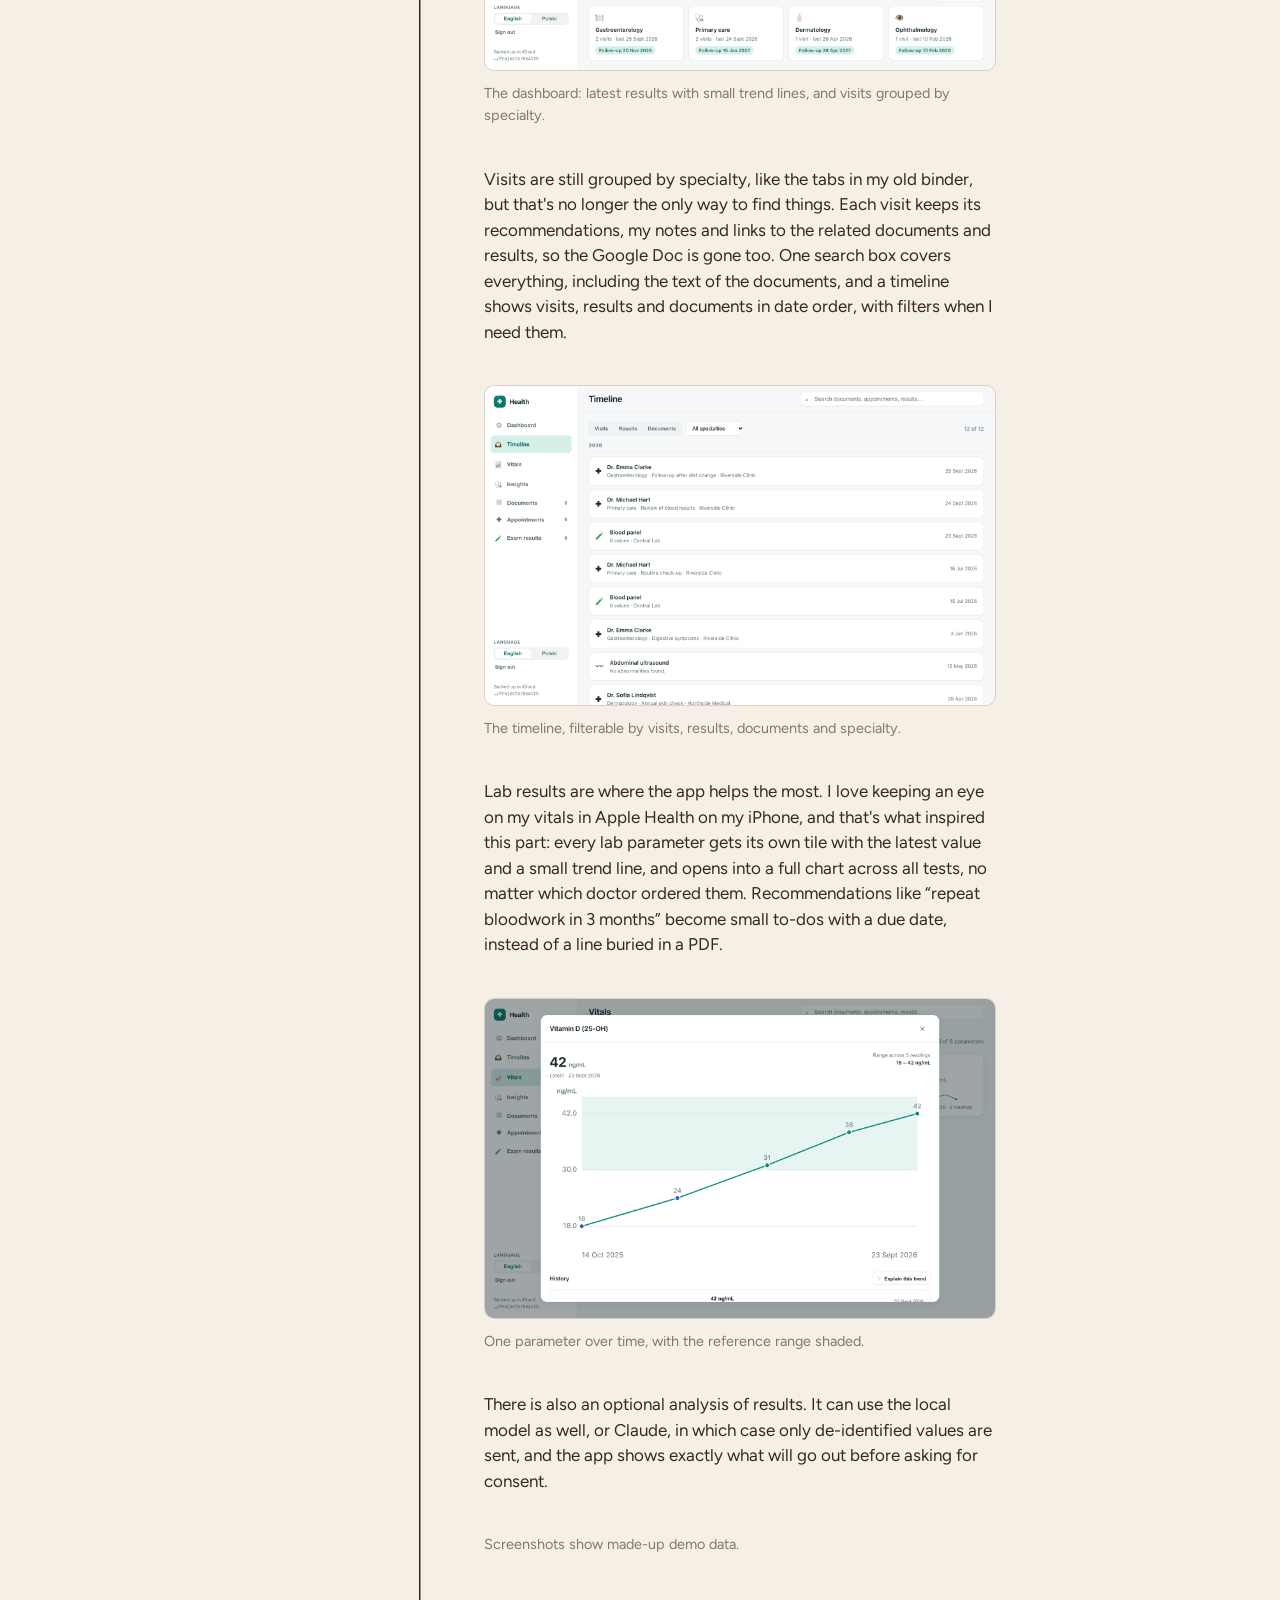
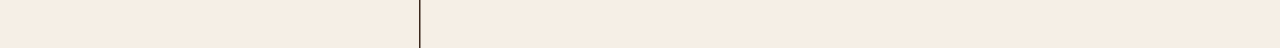
==== commit a402e379: "Move the language switch: sidebar on desktop, top-right on phones. Also version the stylesheet URL, " ====
--- a/health/index.html
+++ b/health/index.html
@@ -18,7 +18,7 @@
   <link rel="preconnect" href="https://fonts.googleapis.com">
   <link rel="preconnect" href="https://fonts.gstatic.com" crossorigin>
   <link href="https://fonts.googleapis.com/css2?family=Brygada+1918:ital,wght@1,600&family=Figtree:wght@400;500;600&display=swap" rel="stylesheet">
-  <link rel="stylesheet" href="/style.css">
+  <link rel="stylesheet" href="/style.css?v=3">
   <link rel="alternate" hreflang="en" href="https://szczupag.com/health/">
   <link rel="alternate" hreflang="pl" href="https://szczupag.com/pl/health/">
   <link rel="alternate" hreflang="x-default" href="https://szczupag.com/health/">
@@ -30,16 +30,18 @@
     <header class="id">
       <p class="name"><a href="/">szczupag</a></p>
       <p class="role">Software Engineer</p>
+    </header>
+
+    <div class="side-bottom">
+      <ul class="links" aria-label="Social media links">
+        <li><a href="https://www.linkedin.com/in/agata-szczuka/" target="_blank" rel="noopener">LinkedIn</a></li>
+        <li><a href="https://github.com/szczupag" target="_blank" rel="noopener">GitHub</a></li>
+      </ul>
       <nav class="lang" aria-label="Language">
         <span aria-current="page">EN</span>
         <a href="/pl/health/" hreflang="pl" lang="pl" data-lang="pl">PL</a>
       </nav>
-    </header>
-
-    <ul class="links" aria-label="Social media links">
-      <li><a href="https://www.linkedin.com/in/agata-szczuka/" target="_blank" rel="noopener">LinkedIn</a></li>
-      <li><a href="https://github.com/szczupag" target="_blank" rel="noopener">GitHub</a></li>
-    </ul>
+    </div>
 
     <article class="content post">
       <a class="back" href="/">← All projects</a>
--- a/style.css
+++ b/style.css
@@ -59,7 +59,7 @@
 }
 
 .id,
-.links {
+.side-bottom {
   border-right: 1.5px solid var(--ink);
   padding: 0 2rem;
 }
@@ -83,13 +83,19 @@
   opacity: 0.7;
 }
 
-.links {
+/* Bottom of the sidebar: social links, then the language switch */
+.side-bottom {
   grid-area: links;
   display: flex;
   flex-direction: column;
   justify-content: flex-end;
+  padding-bottom: clamp(2rem, 8vh, 5rem);
+}
+
+.links {
+  display: flex;
+  flex-direction: column;
   gap: 0.15rem;
-  padding-bottom: clamp(2rem, 8vh, 5rem);
 }
 
 .content {
@@ -197,7 +203,13 @@
     margin-top: 0.25rem;
   }
 
+  /* On phones the wrapper steps aside: links stay at the bottom, the switch goes to the corner */
+  .side-bottom {
+    display: contents;
+  }
+
   .links {
+    grid-area: links;
     flex-direction: row;
     flex-wrap: wrap;
     justify-content: flex-start;
@@ -311,7 +323,7 @@
   }
 
   .id,
-  .links {
+  .side-bottom {
     border-right: 0;
   }
 
@@ -321,7 +333,7 @@
     align-self: start;
   }
 
-  .links {
+  .side-bottom {
     position: sticky;
     bottom: 0;
     align-self: end;
@@ -385,15 +397,29 @@
 
 /* Language switch */
 
+main {
+  position: relative;
+}
+
 .lang {
   display: flex;
   gap: 0.6rem;
-  margin-top: 1rem;
+  margin-top: 1.5rem;
   font-size: 0.85rem;
   font-weight: 500;
   letter-spacing: 0.04em;
 }
 
+@media (max-width: 720px) {
+  /* Phones: top-right corner, level with the name */
+  .lang {
+    position: absolute;
+    top: 1.6rem;
+    right: 1.5rem;
+    margin-top: 0;
+  }
+}
+
 .lang a {
   opacity: 0.55;
 }
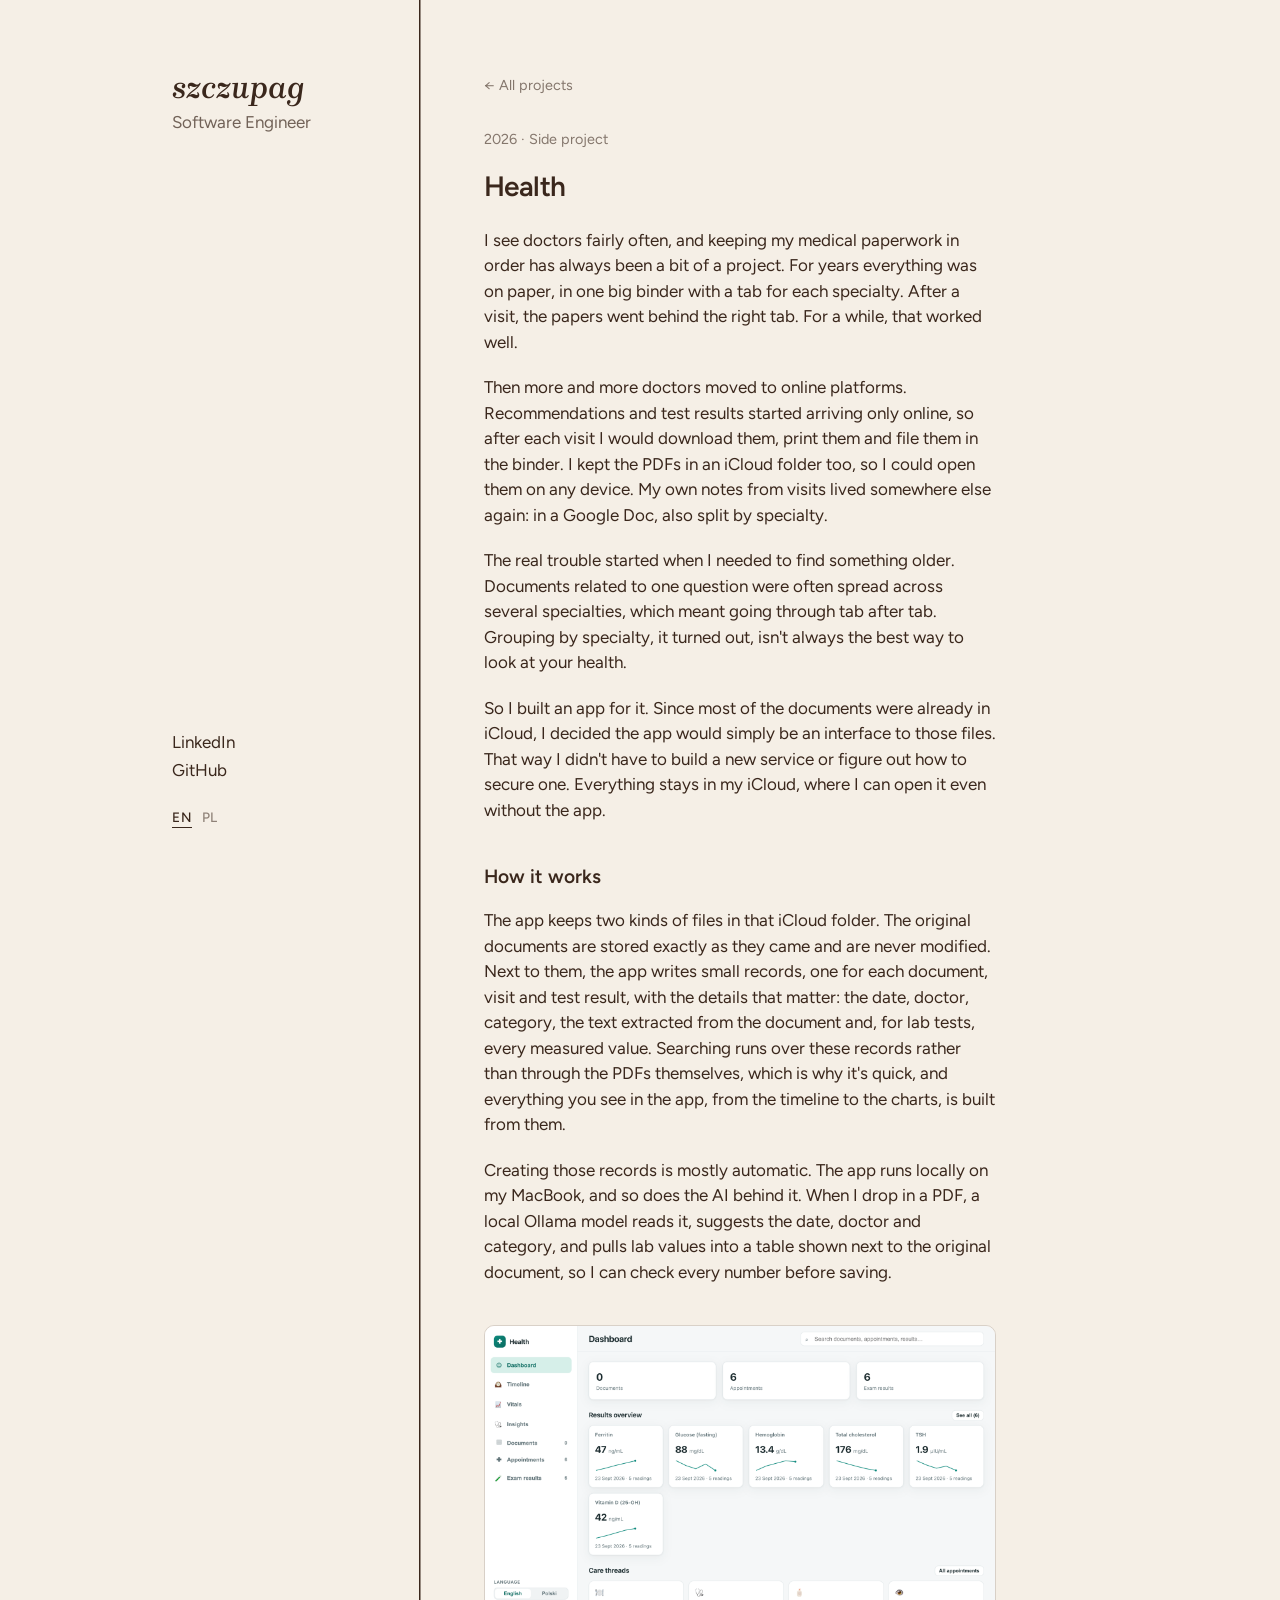
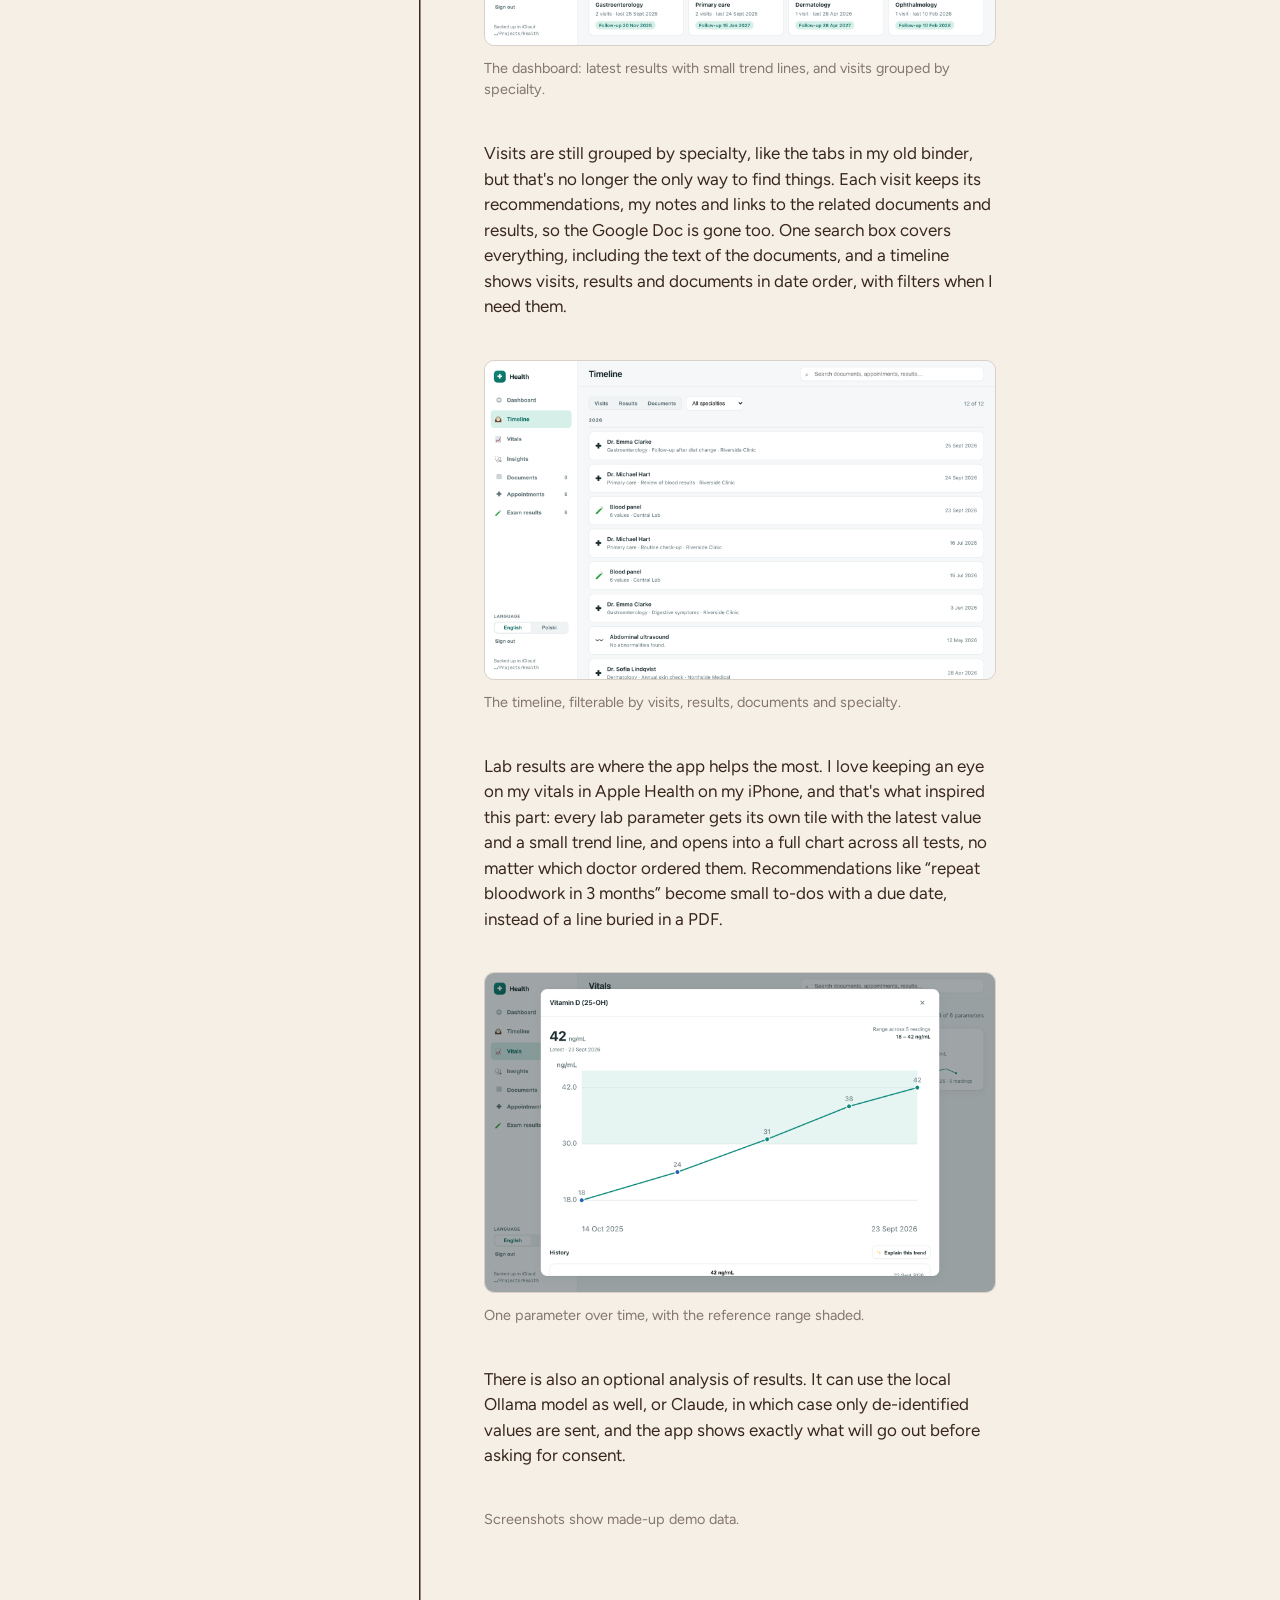
==== commit 307c1c02: "Add symptom tracking to the Low FODMAP post and name Ollama in Health. The Low FODMAP post gets a pa" ====
--- a/health/index.html
+++ b/health/index.html
@@ -60,7 +60,7 @@
 
       <p>The app keeps two kinds of files in that iCloud folder. The original documents are stored exactly as they came and are never modified. Next to them, the app writes small records, one for each document, visit and test result, with the details that matter: the date, doctor, category, the text extracted from the document and, for lab tests, every measured value. Searching runs over these records rather than through the PDFs themselves, which is why it's quick, and everything you see in the app, from the timeline to the charts, is built from them.</p>
 
-      <p>Creating those records is mostly automatic. The app runs locally on my MacBook, and so does the AI behind it. When I drop in a PDF, a language model running on the laptop itself, not in the cloud, reads it, suggests the date, doctor and category, and pulls lab values into a table shown next to the original document, so I can check every number before saving.</p>
+      <p>Creating those records is mostly automatic. The app runs locally on my MacBook, and so does the AI behind it. When I drop in a PDF, a local Ollama model reads it, suggests the date, doctor and category, and pulls lab values into a table shown next to the original document, so I can check every number before saving.</p>
 
       <figure>
         <a href="dashboard.png"><img src="dashboard.png" alt="Dashboard with the latest lab values and small trend lines, and care threads grouped by specialty." width="1600" height="1000"></a>
@@ -81,7 +81,7 @@
         <figcaption>One parameter over time, with the reference range shaded.</figcaption>
       </figure>
 
-      <p>There is also an optional analysis of results. It can use the local model as well, or Claude, in which case only de-identified values are sent, and the app shows exactly what will go out before asking for consent.</p>
+      <p>There is also an optional analysis of results. It can use the local Ollama model as well, or Claude, in which case only de-identified values are sent, and the app shows exactly what will go out before asking for consent.</p>
 
       <p class="note">Screenshots show made-up demo data.</p>
     </article>
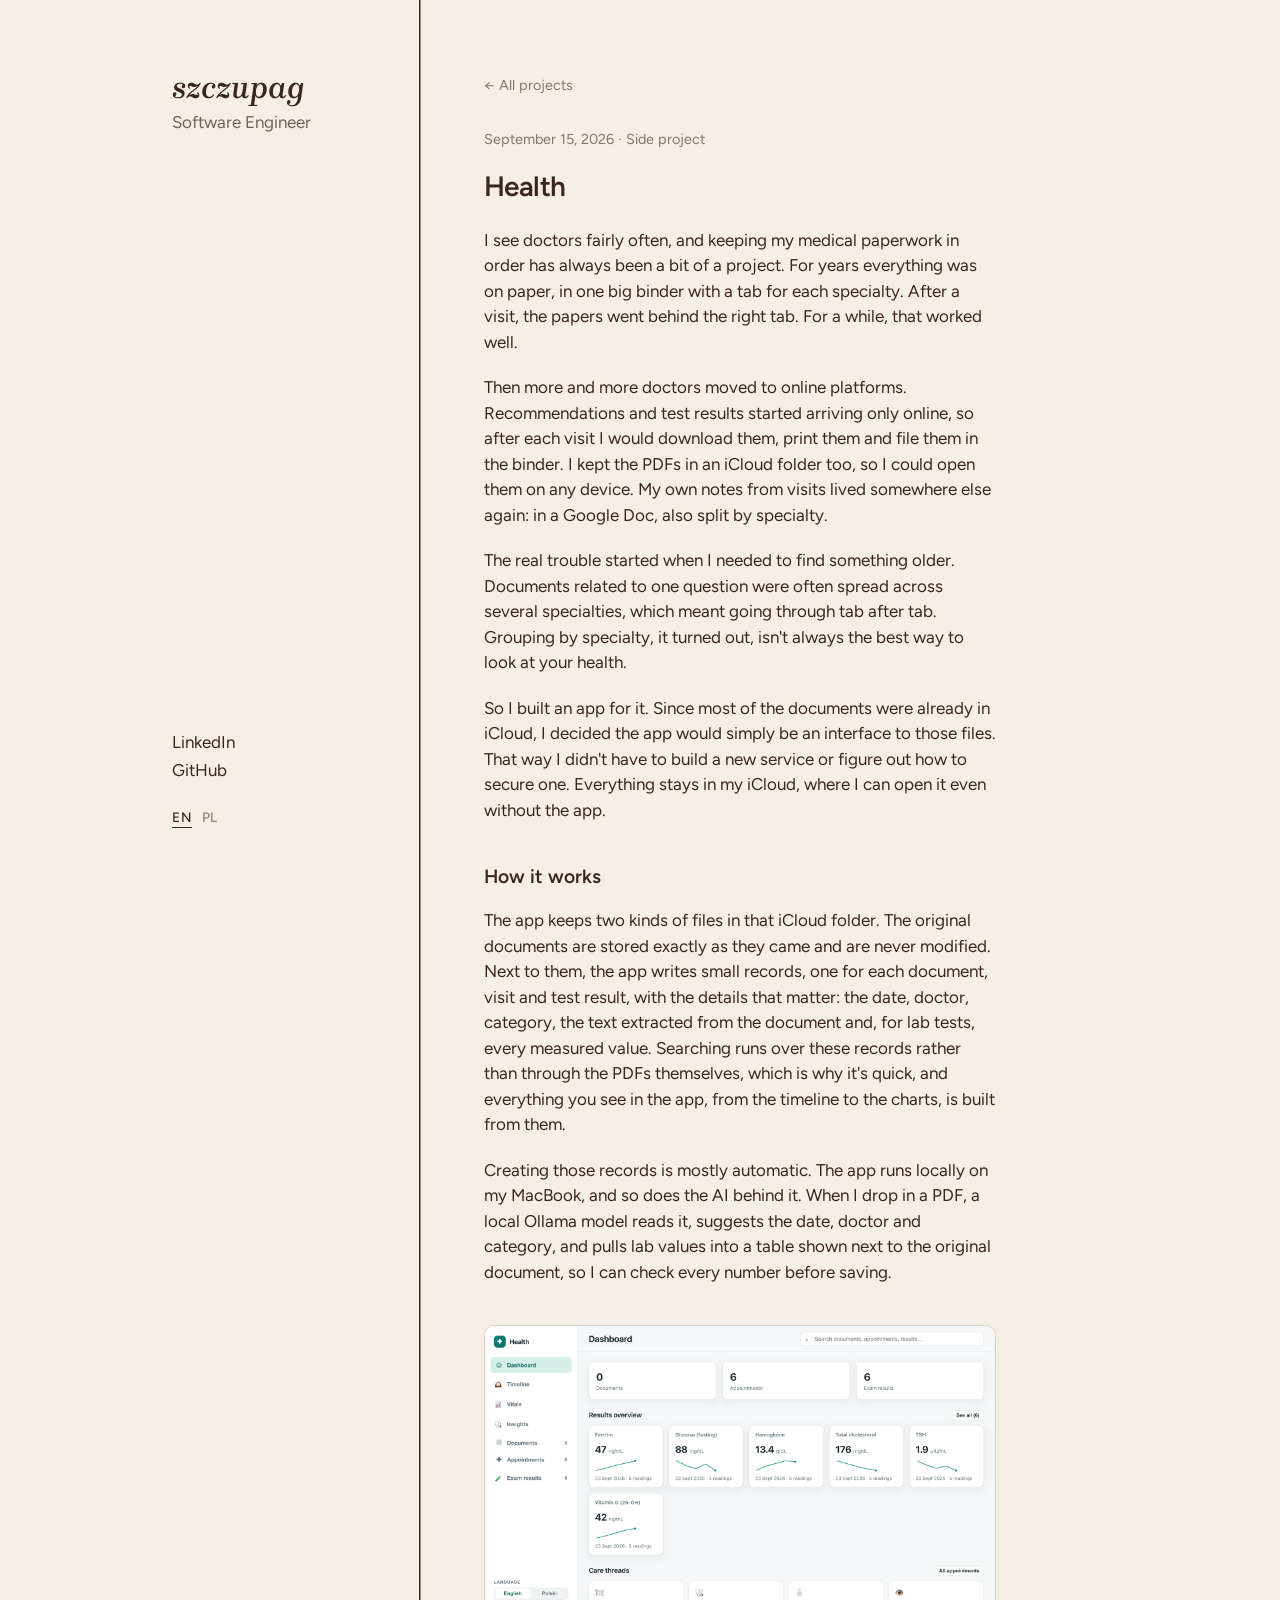
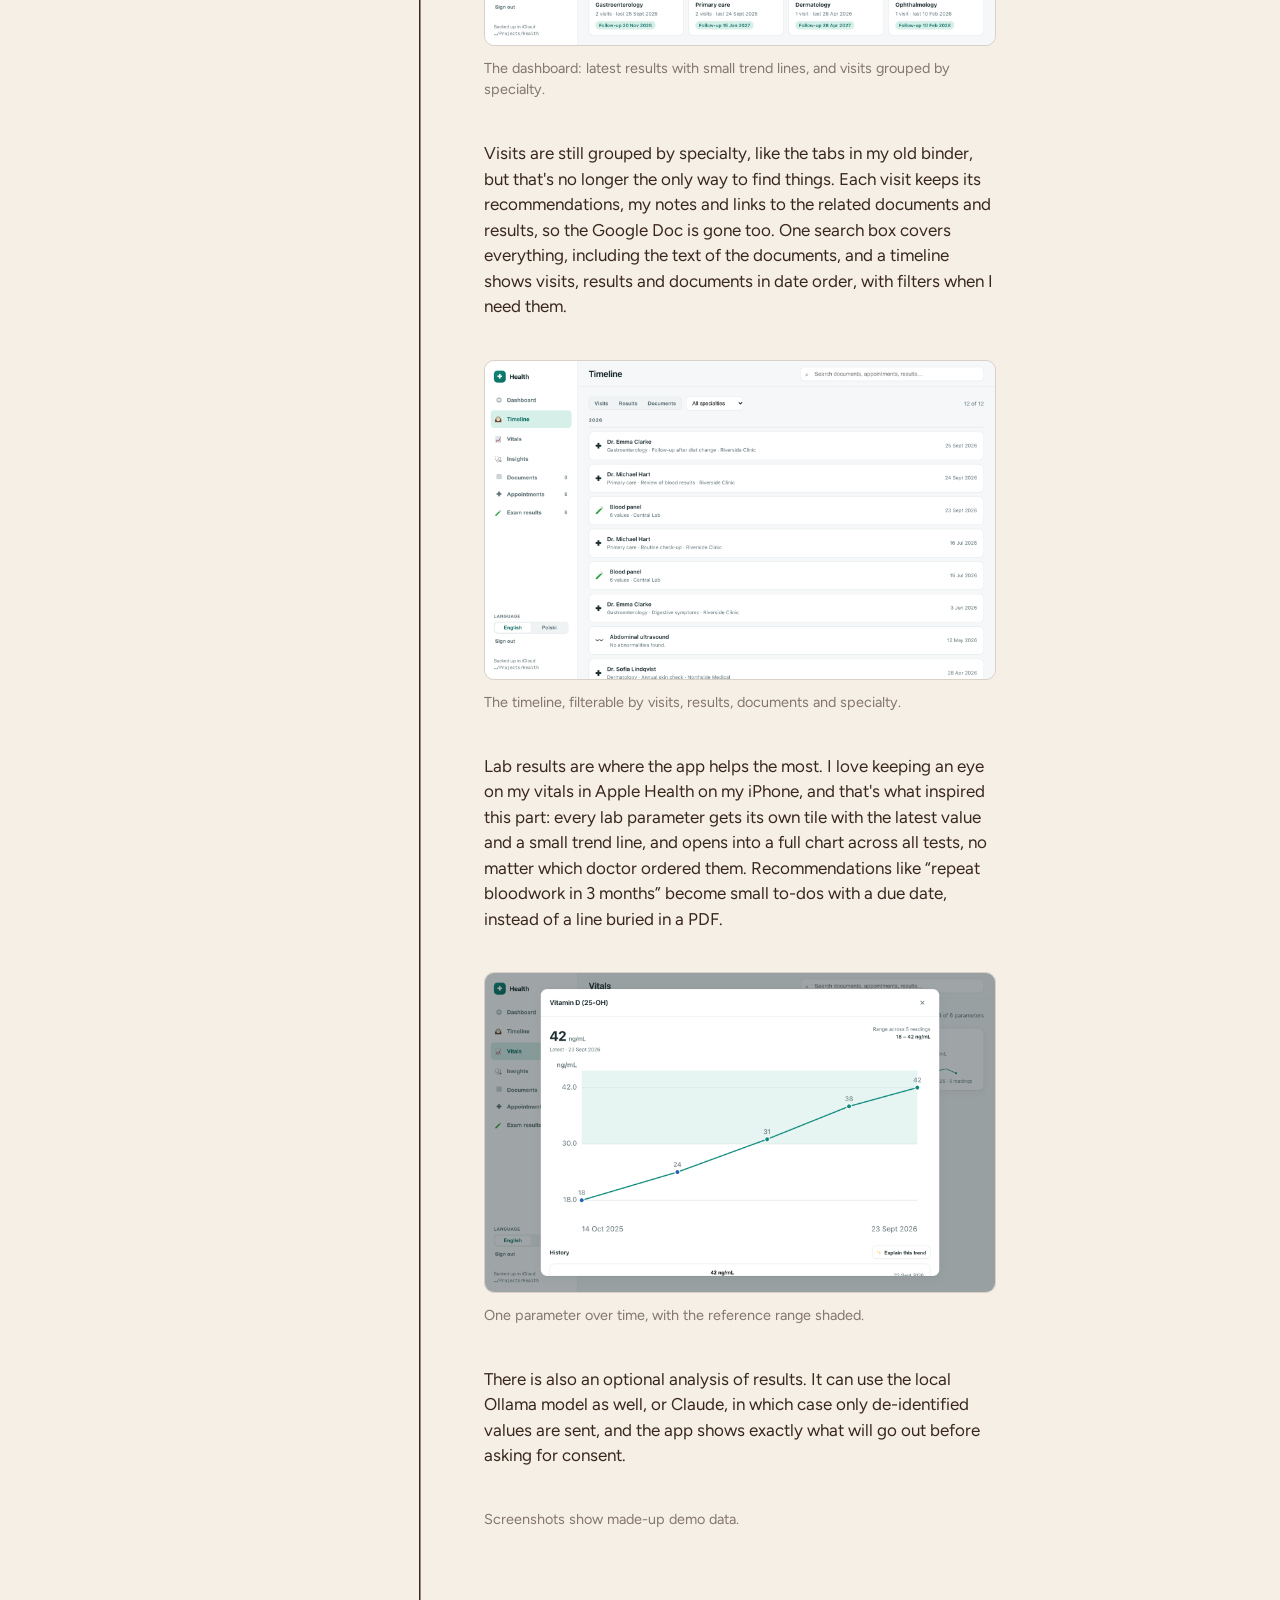
==== commit cf7fb658: "Show the full publication date on each post. Co-Authored-By: Claude Opus 5.5 <noreply@anthropic.com>" ====
--- a/health/index.html
+++ b/health/index.html
@@ -45,7 +45,7 @@
 
     <article class="content post">
       <a class="back" href="/">← All projects</a>
-      <p class="post-meta">2026 · Side project</p>
+      <p class="post-meta"><time datetime="2026-09-15">September 15, 2026</time> · Side project</p>
       <h1>Health</h1>
 
       <p>I see doctors fairly often, and keeping my medical paperwork in order has always been a bit of a project. For years everything was on paper, in one big binder with a tab for each specialty. After a visit, the papers went behind the right tab. For a while, that worked well.</p>
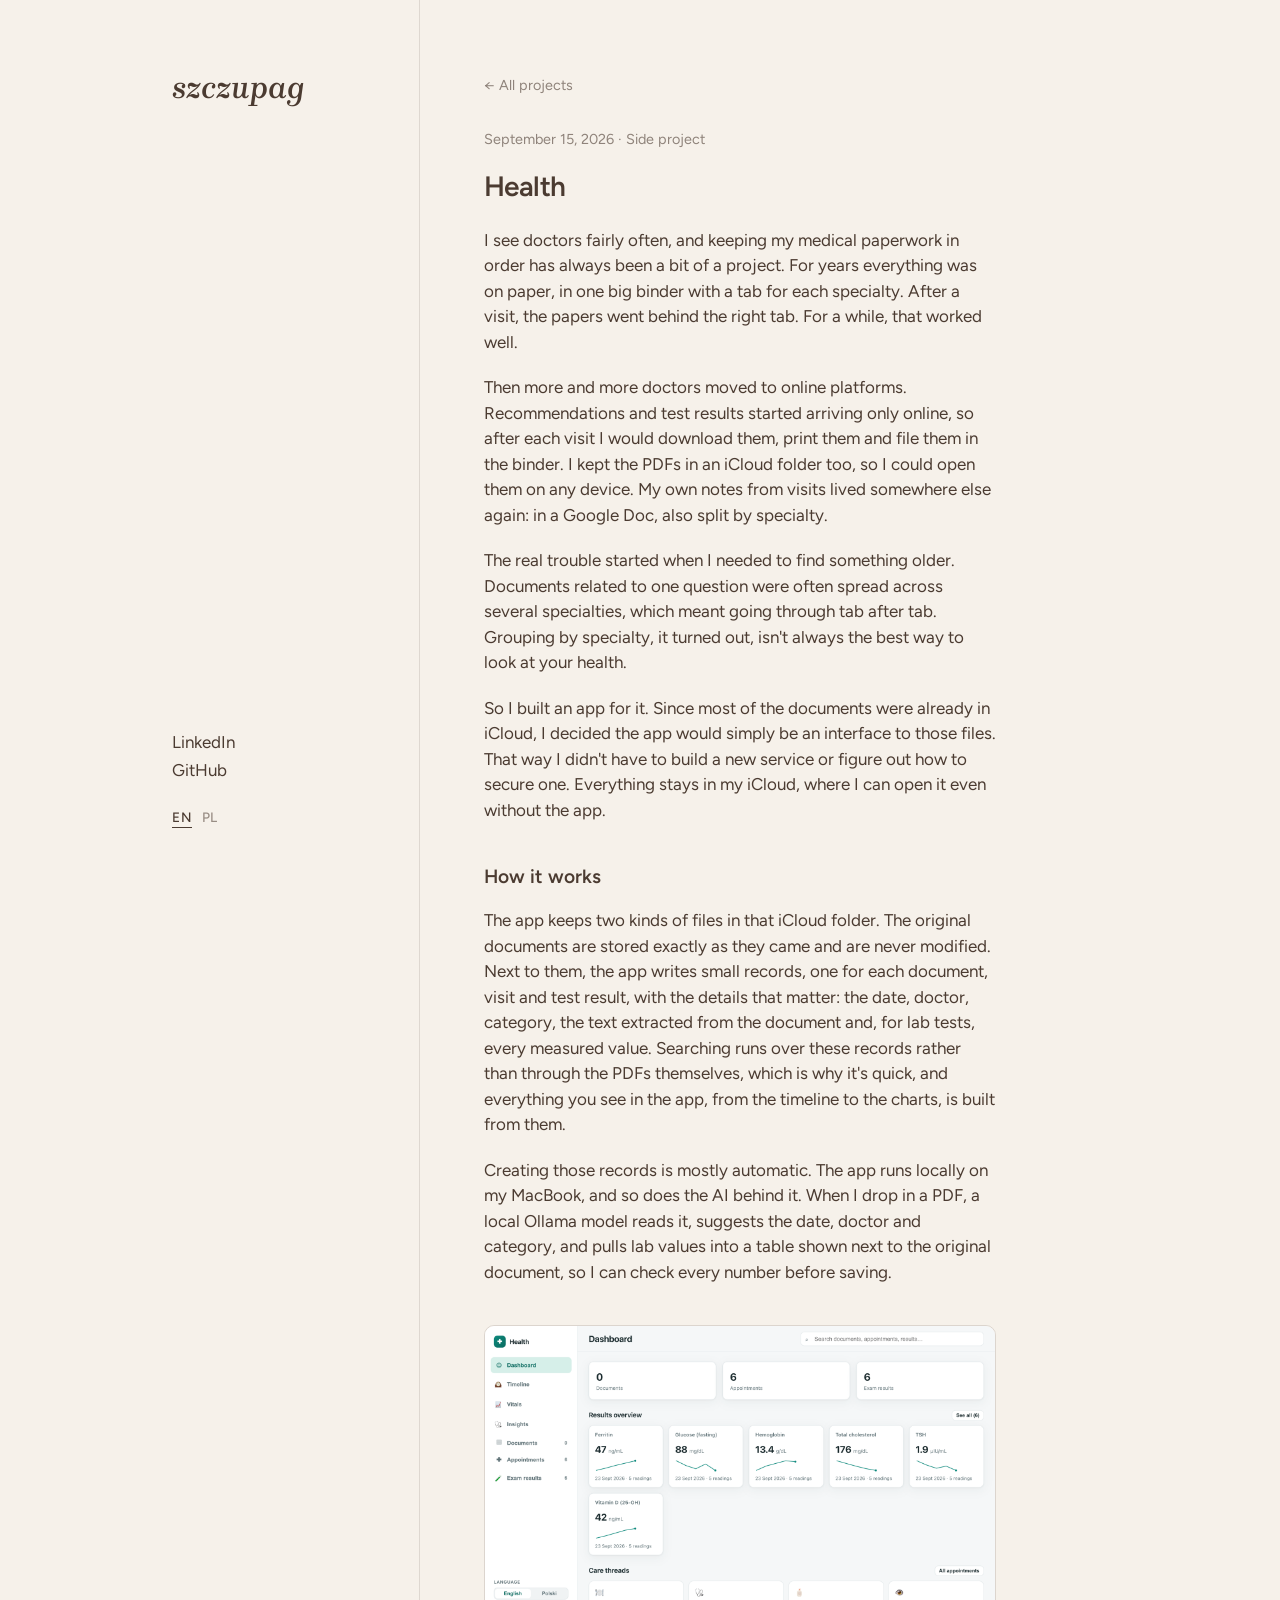
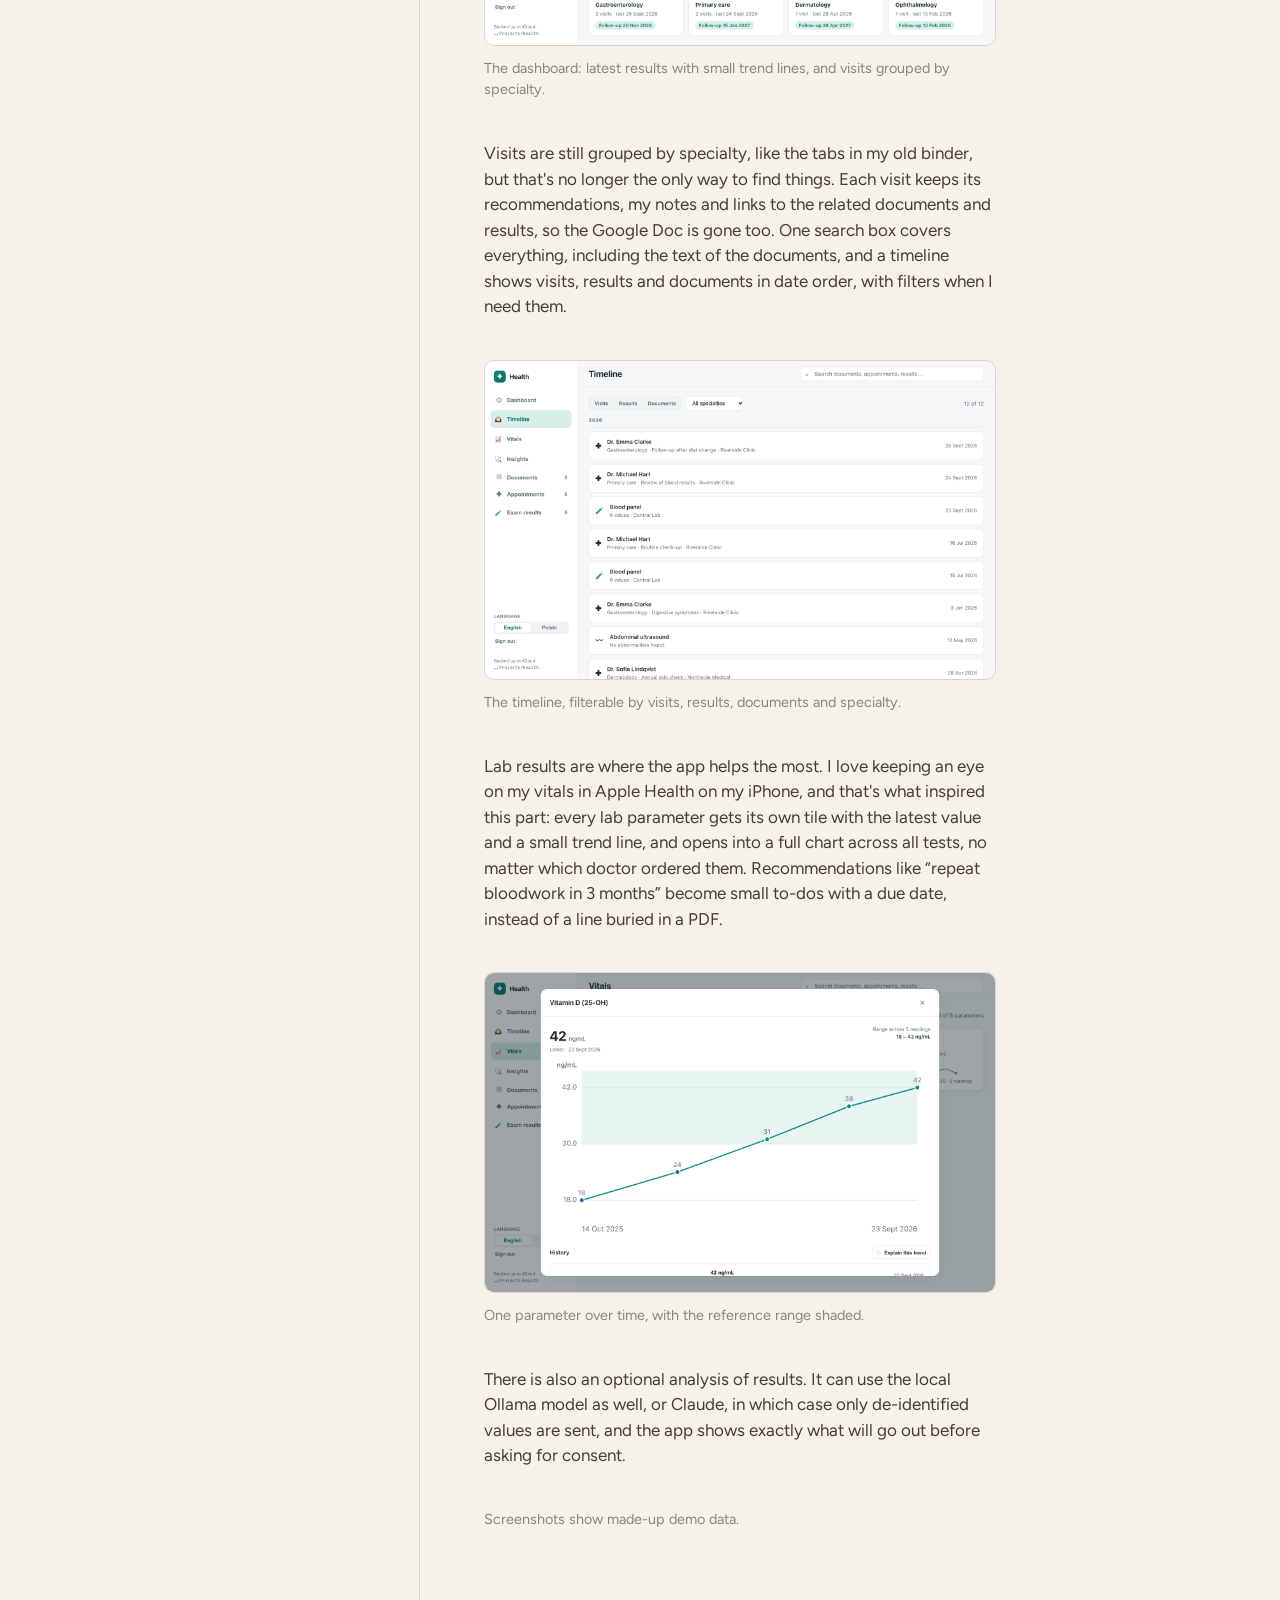
==== commit 20f98951: "Soften the colours and lines, and drop the job title. A lighter, softer brown in both themes, thin m" ====
--- a/health/index.html
+++ b/health/index.html
@@ -7,8 +7,8 @@
   <meta name="viewport" content="width=device-width, initial-scale=1.0">
   <meta name="description" content="A private, local-first app for medical documents, visits and lab results.">
   <meta name="color-scheme" content="light dark">
-  <meta name="theme-color" content="#f5efe6" media="(prefers-color-scheme: light)">
-  <meta name="theme-color" content="#241a14" media="(prefers-color-scheme: dark)">
+  <meta name="theme-color" content="#f6f1ea" media="(prefers-color-scheme: light)">
+  <meta name="theme-color" content="#221c18" media="(prefers-color-scheme: dark)">
   <meta property="og:title" content="Health – szczupag">
   <meta property="og:description" content="A private, local-first app for medical documents, visits and lab results.">
   <meta property="og:url" content="https://szczupag.com/health/">
@@ -18,7 +18,7 @@
   <link rel="preconnect" href="https://fonts.googleapis.com">
   <link rel="preconnect" href="https://fonts.gstatic.com" crossorigin>
   <link href="https://fonts.googleapis.com/css2?family=Brygada+1918:ital,wght@1,600&family=Figtree:wght@400;500;600&display=swap" rel="stylesheet">
-  <link rel="stylesheet" href="/style.css?v=3">
+  <link rel="stylesheet" href="/style.css?v=4">
   <link rel="alternate" hreflang="en" href="https://szczupag.com/health/">
   <link rel="alternate" hreflang="pl" href="https://szczupag.com/pl/health/">
   <link rel="alternate" hreflang="x-default" href="https://szczupag.com/health/">
@@ -29,7 +29,6 @@
   <main>
     <header class="id">
       <p class="name"><a href="/">szczupag</a></p>
-      <p class="role">Software Engineer</p>
     </header>
 
     <div class="side-bottom">
--- a/style.css
+++ b/style.css
@@ -1,12 +1,13 @@
 :root {
-  --bg: #f5efe6;
-  --ink: #3a271c;
+  --bg: #f6f1ea;
+  --ink: #4b3b31;
+  --line: color-mix(in srgb, var(--ink) 14%, transparent);
 }
 
 @media (prefers-color-scheme: dark) {
   :root {
-    --bg: #241a14;
-    --ink: #eee3d3;
+    --bg: #221c18;
+    --ink: #ece3d8;
   }
 }
 
@@ -60,7 +61,7 @@
 
 .id,
 .side-bottom {
-  border-right: 1.5px solid var(--ink);
+  border-right: 1px solid var(--line);
   padding: 0 2rem;
 }
 
@@ -78,11 +79,6 @@
   margin: 0;
 }
 
-.role {
-  margin: 0.4rem 0 0;
-  opacity: 0.7;
-}
-
 /* Bottom of the sidebar: social links, then the language switch */
 .side-bottom {
   grid-area: links;
@@ -118,7 +114,7 @@
   content: '';
   flex: 1;
   border-top: 1px solid var(--ink);
-  opacity: 0.5;
+  opacity: 0.2;
 }
 
 .projects {
@@ -192,15 +188,11 @@
   }
 
   .id {
-    border-bottom: 1.5px solid var(--ink);
+    border-bottom: 1px solid var(--line);
   }
 
   .name {
     font-size: 1.75rem;
-  }
-
-  .role {
-    margin-top: 0.25rem;
   }
 
   /* On phones the wrapper steps aside: links stay at the bottom, the switch goes to the corner */
@@ -214,7 +206,7 @@
     flex-wrap: wrap;
     justify-content: flex-start;
     gap: 0.25rem 1.5rem;
-    border-top: 1.5px solid var(--ink);
+    border-top: 1px solid var(--line);
   }
 
   .content {
@@ -319,7 +311,7 @@
 @media (min-width: 721px) {
   /* The column divider is drawn on main so it stays continuous when the cells don't stretch */
   main {
-    background: linear-gradient(var(--ink), var(--ink)) 278.5px 0 / 1.5px 100% no-repeat;
+    background: linear-gradient(var(--line), var(--line)) 279px 0 / 1px 100% no-repeat;
   }
 
   .id,
